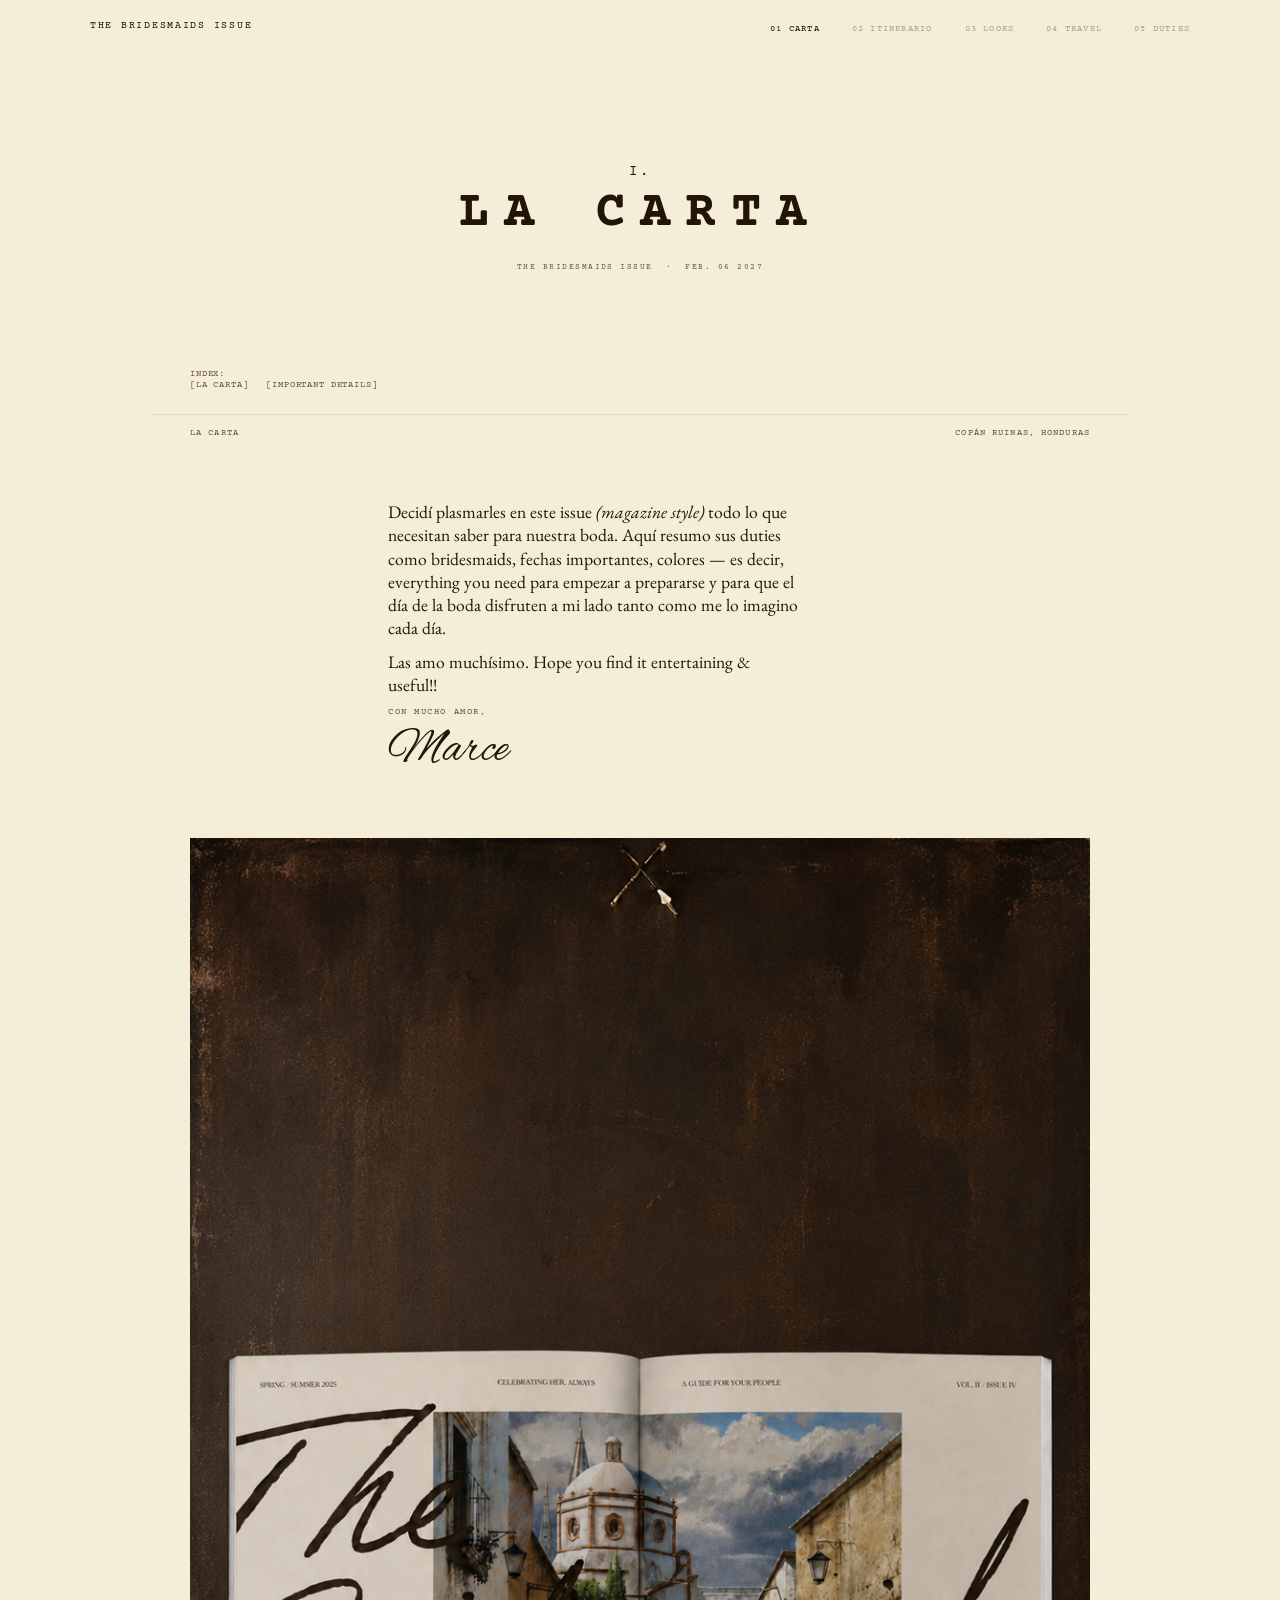
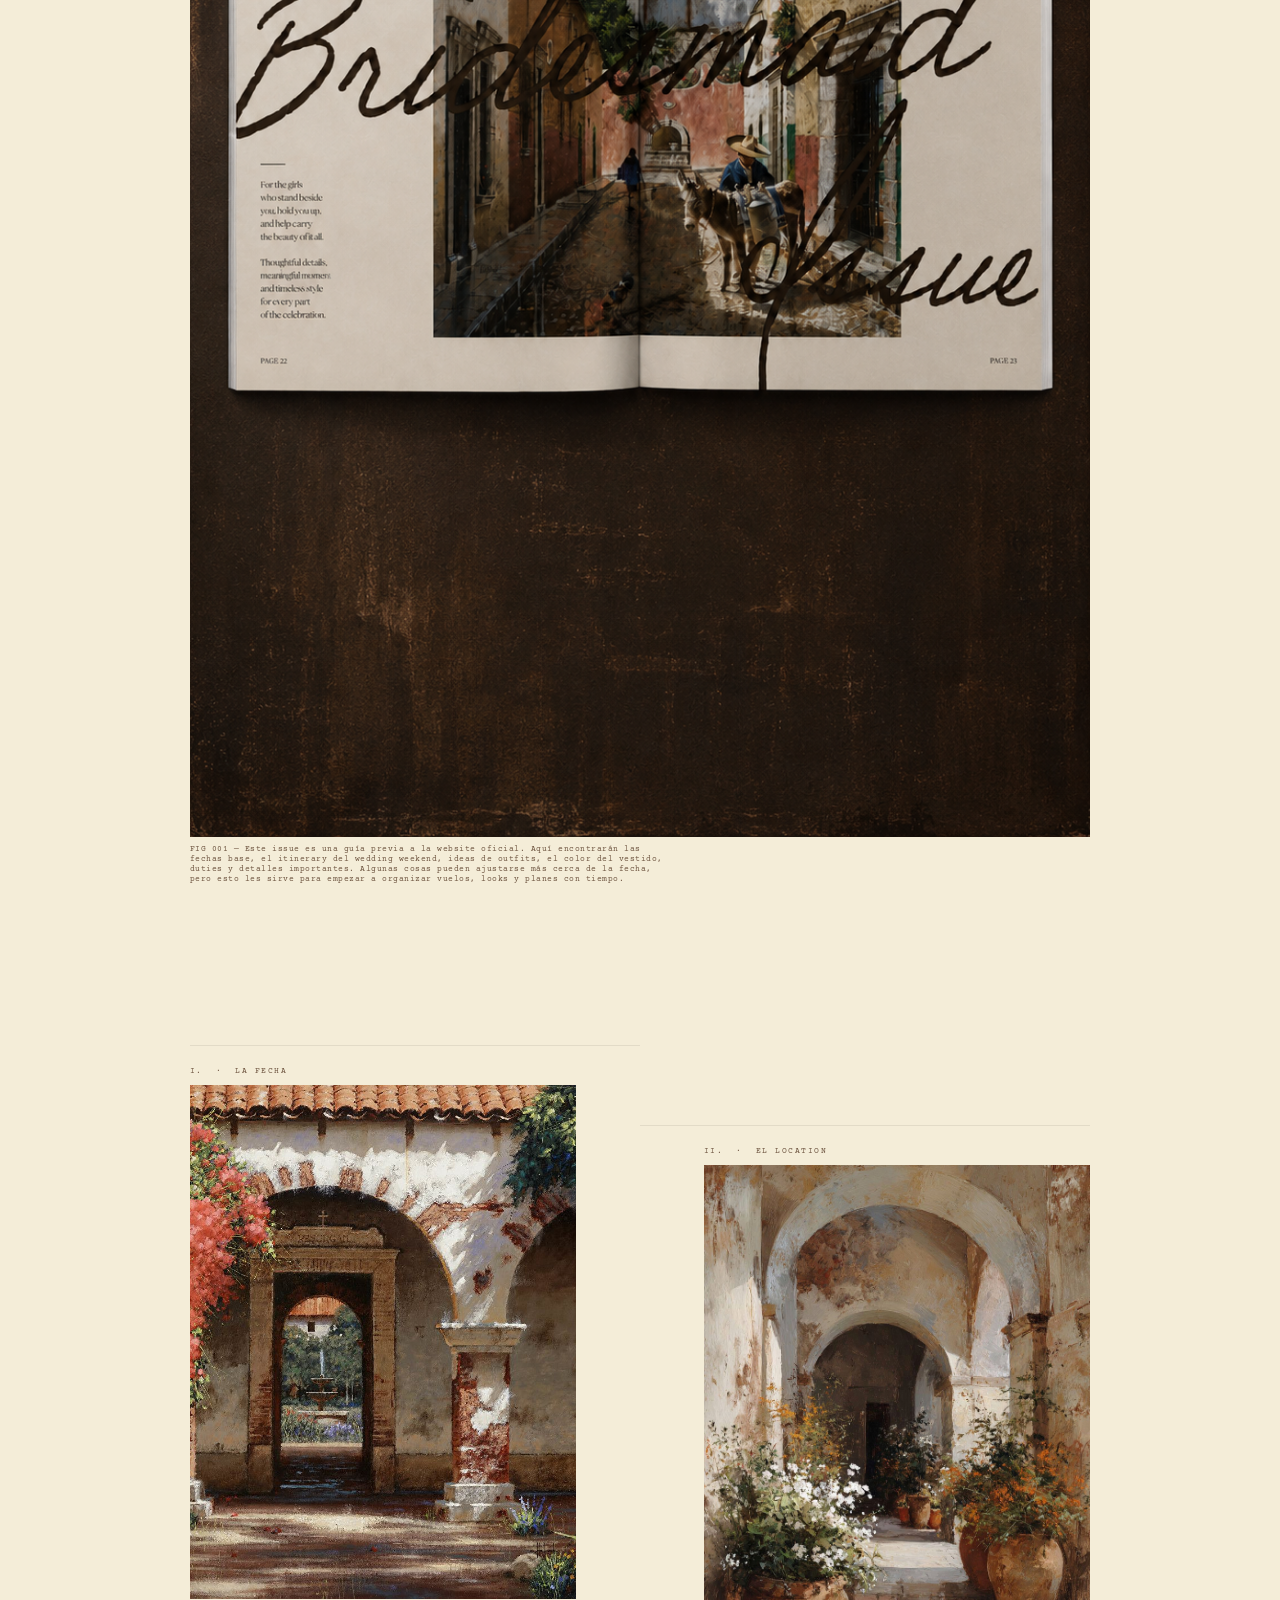
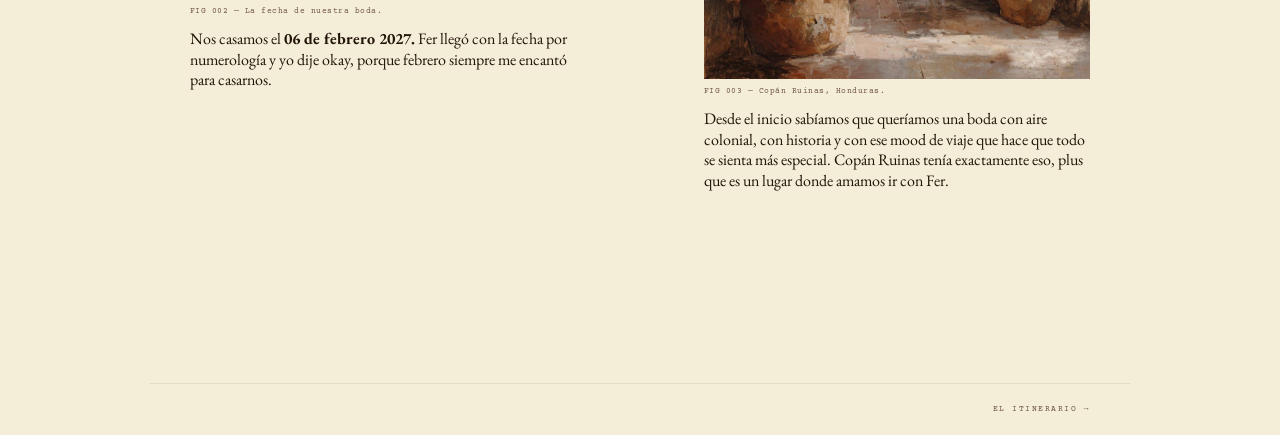
==== carta.html @ 51d091d9 "Carta archive grid: update wedding details copy More personal, Spanglish editorial tone for both ite" ====
<!DOCTYPE html>
<html lang="es">
<head>
  <meta charset="UTF-8">
  <meta name="viewport" content="width=device-width, initial-scale=1.0">
  <title>La Carta — The Bridesmaids Issue</title>
  <link rel="preconnect" href="https://fonts.googleapis.com">
  <link rel="preconnect" href="https://fonts.gstatic.com" crossorigin>
  <link href="https://fonts.googleapis.com/css2?family=EB+Garamond:ital,wght@0,400;0,500;1,400;1,500&family=Cormorant+Garamond:ital,wght@0,300;0,400;1,300;1,400&family=Alex+Brush&family=Courier+Prime:ital,wght@0,400;1,400&display=swap" rel="stylesheet">
  <link rel="stylesheet" href="styles.css">
</head>
<body>

  <nav class="nav" id="nav">
    <div class="nav-inner">
      <a href="index.html" class="nav-brand">The Bridesmaids Issue</a>
      <ul class="nav-links" role="list">
        <li><a href="carta.html" class="active">01 Carta</a></li>
        <li><a href="itinerary.html">02 Itinerario</a></li>
        <li><a href="outfits.html">03 Looks</a></li>
        <li><a href="travel.html">04 Travel</a></li>
        <li><a href="duties.html">05 Duties</a></li>
      </ul>
      <button class="nav-btn" id="navBtn" aria-label="Toggle menu" aria-expanded="false">Menu</button>
    </div>
  </nav>

  <div class="overlay" id="overlay" aria-hidden="true">
    <div class="overlay-top">
      <span class="overlay-brand">The Bridesmaids Issue</span>
      <button class="overlay-close" id="overlayClose" aria-label="Close menu">Close</button>
    </div>
    <nav class="overlay-nav" aria-label="Site navigation">
      <div class="overlay-item">
        <span class="overlay-item-num">I.</span>
        <a href="carta.html" class="overlay-link">La Carta</a>
      </div>
      <div class="overlay-item">
        <span class="overlay-item-num">II.</span>
        <a href="itinerary.html" class="overlay-link">El Itinerario</a>
      </div>
      <div class="overlay-item">
        <span class="overlay-item-num">III.</span>
        <a href="outfits.html" class="overlay-link">Los Looks</a>
      </div>
      <div class="overlay-item">
        <span class="overlay-item-num">IV.</span>
        <a href="travel.html" class="overlay-link">Travel</a>
      </div>
      <div class="overlay-item">
        <span class="overlay-item-num">V.</span>
        <a href="duties.html" class="overlay-link">Los Duties</a>
      </div>
    </nav>
    <div class="overlay-foot">
      <p>The Bridesmaids Issue &nbsp;·&nbsp; Feb. 06 2027 &nbsp;·&nbsp; Copán Ruinas, Honduras</p>
    </div>
  </div>

  <main class="page">

    <header class="ch ch-carta">
      <span class="ch-num ri">I.</span>
      <h1 class="ch-title ri d1">La Carta</h1>
      <span class="ch-sub ri d2">The Bridesmaids Issue &nbsp;·&nbsp; Feb. 06 2027</span>
    </header>

    <div class="index-block ri">
      Index:<br>
      [La Carta] &nbsp; [Important Details]
    </div>

    <div class="meta-row ri d1">
      <span>La Carta</span>
      <span>Copán Ruinas, Honduras</span>
    </div>

    <!-- Letter + signature (offset editorial) -->
    <div class="carta-letter-wrap ri d2">
      <p class="carta-letter-p">Decidí plasmarles en este issue <em>(magazine style)</em> todo lo que necesitan saber para nuestra boda. Aquí resumo sus duties como bridesmaids, fechas importantes, colores — es decir, everything you need para empezar a prepararse y para que el día de la boda disfruten a mi lado tanto como me lo imagino cada día.</p>
      <p class="carta-letter-p">Las amo muchísimo. Hope you find it entertaining &amp; useful!!</p>
      <div class="carta-sig-attached">
        <span class="sign-close">Con mucho amor,</span>
        <span class="sign-name">Marce</span>
      </div>
    </div>

    <!-- Image after signature -->
    <div class="carta-pic ri">
      <img src="images/img-001.png" alt="Callecitas de Copán Ruinas">
      <span class="fig-cap">FIG 001 — Este issue es una guía previa a la website oficial. Aquí encontrarán las fechas base, el itinerary del wedding weekend, ideas de outfits, el color del vestido, duties y detalles importantes. Algunas cosas pueden ajustarse más cerca de la fecha, pero esto les sirve para empezar a organizar vuelos, looks y planes con tiempo.</span>
    </div>

    <!-- Archive detail grid -->
    <div class="carta-archive ri" style="margin-top: 10rem; margin-bottom: 12rem;">
      <div class="carta-arch-entry">
        <span class="carta-arch-cat">I. &nbsp;·&nbsp; La Fecha</span>
        <img src="images/img-002.jpg" alt="La fecha — 06.02.2027" class="carta-arch-img">
        <span class="fig-cap" style="margin-top: 0.5rem; display: block;">FIG 002 — La fecha de nuestra boda.</span>
        <p class="carta-arch-desc">Nos casamos el <strong>06 de febrero 2027.</strong> Fer llegó con la fecha por numerología y yo dije okay, porque febrero siempre me encantó para casarnos.</p>
      </div>
      <div class="carta-arch-entry">
        <span class="carta-arch-cat">II. &nbsp;·&nbsp; El Location</span>
        <img src="images/img-003.jpg" alt="El location — Copán Ruinas, Honduras" class="carta-arch-img">
        <span class="fig-cap" style="margin-top: 0.5rem; display: block;">FIG 003 — Copán Ruinas, Honduras.</span>
        <p class="carta-arch-desc">Desde el inicio sabíamos que queríamos una boda con aire colonial, con historia y con ese mood de viaje que hace que todo se sienta más especial. Copán Ruinas tenía exactamente eso, plus que es un lugar donde amamos ir con Fer.</p>
      </div>
    </div>

  </main>

  <div class="page-turn">
    <span></span>
    <a href="itinerary.html">El Itinerario →</a>
  </div>


  <script src="main.js"></script>
</body>
</html>
---- styles.css ----
/* ===============================================================
   THE BRIDESMAIDS ISSUE
   Aesthetic reference: Field Studies Flora
   =============================================================== */

:root {
  --cream: #F4EDD8;
  --text:  #221508;
  --muted: #6E5540;
  --rule:  rgba(34, 21, 8, 0.08);

  --serif:   'EB Garamond', Georgia, serif;
  --display: 'Cormorant Garamond', Georgia, serif;
  --script:  'Alex Brush', cursive;
  --mono:    'Courier Prime', 'Courier New', monospace;

  --ease: cubic-bezier(0.25, 0.46, 0.45, 0.94);
}

*, *::before, *::after { box-sizing: border-box; margin: 0; padding: 0; }
html { scroll-behavior: smooth; -webkit-text-size-adjust: 100%; }

body {
  background: var(--cream);
  color: var(--text);
  font-family: var(--serif);
  font-size: 1rem;
  line-height: 1.3;
  overflow-x: hidden;
  animation: pgIn 0.45s ease both;
}

@keyframes pgIn { from { opacity: 0; } to { opacity: 1; } }

img { display: block; max-width: 100%; height: auto; }
a   { color: inherit; text-decoration: none; }

/* Scroll reveal */
.ri { opacity: 0; transform: translateY(8px); transition: opacity 0.9s var(--ease), transform 0.9s var(--ease); }
.ri.in { opacity: 1; transform: none; }
.ri.d1 { transition-delay: 0.1s; }
.ri.d2 { transition-delay: 0.22s; }
.ri.d3 { transition-delay: 0.36s; }

/* ===============================================================
   NAV — Field Studies Flora: brand left, MENU right
   Flat against page, same cream color, no border
   =============================================================== */
.nav {
  position: fixed;
  top: 0; left: 0; right: 0;
  z-index: 100;
  padding: 1rem 2rem;
  background: var(--cream);
}

.nav-inner {
  display: flex;
  align-items: center;
  justify-content: space-between;
  max-width: 1100px;
  margin: 0 auto;
}

.nav-brand {
  font-family: var(--mono);
  font-size: 0.6rem;
  letter-spacing: 0.18em;
  text-transform: uppercase;
  color: var(--text);
}

/* Desktop links — small mono, barely there */
.nav-links { display: none; list-style: none; gap: 2rem; }

@media (min-width: 900px) {
  .nav-links { display: flex; }
}

.nav-links a {
  font-family: var(--mono);
  font-size: 0.54rem;
  letter-spacing: 0.14em;
  text-transform: uppercase;
  color: var(--text);
  opacity: 0.35;
  transition: opacity 0.2s;
}

.nav-links a:hover,
.nav-links a.active { opacity: 1; }

/* MENU button — plain text, like Field Studies Flora */
.nav-btn {
  font-family: var(--mono);
  font-size: 0.6rem;
  letter-spacing: 0.2em;
  text-transform: uppercase;
  color: var(--text);
  background: none;
  border: none;
  cursor: pointer;
  padding: 0;
}

@media (min-width: 900px) { .nav-btn { display: none; } }

/* ── OVERLAY MENU — Field Studies Flora style: cream, left-aligned ── */
.overlay {
  position: fixed;
  inset: 0;
  background: var(--cream);
  z-index: 101;
  display: flex;
  flex-direction: column;
  opacity: 0;
  pointer-events: none;
  transition: opacity 0.28s ease;
}

.overlay.open { opacity: 1; pointer-events: all; }

/* Top bar mirrors the nav */
.overlay-top {
  display: flex;
  align-items: center;
  justify-content: space-between;
  padding: 1rem 2rem;
  flex-shrink: 0;
}

.overlay-brand {
  font-family: var(--mono);
  font-size: 0.6rem;
  letter-spacing: 0.18em;
  text-transform: uppercase;
  color: var(--text);
}

.overlay-close {
  font-family: var(--mono);
  font-size: 0.6rem;
  letter-spacing: 0.2em;
  text-transform: uppercase;
  color: var(--text);
  background: none;
  border: none;
  cursor: pointer;
  padding: 0;
}

/* Numbered nav list */
.overlay-nav {
  flex: 1;
  padding: 2rem 2.5rem;
  display: flex;
  flex-direction: column;
  justify-content: center;
  overflow-y: auto;
}

.overlay-item {
  display: flex;
  align-items: baseline;
  gap: 1.5rem;
  padding: 1.15rem 0;
  border-bottom: 1px solid var(--rule);
}

.overlay-item:first-child { border-top: 1px solid var(--rule); }

.overlay-item-num {
  font-family: var(--mono);
  font-size: 0.52rem;
  letter-spacing: 0.08em;
  color: var(--muted);
  min-width: 1.5rem;
}

.overlay-link {
  font-family: var(--mono);
  font-size: clamp(0.85rem, 3.5vw, 1.1rem);
  letter-spacing: 0.22em;
  text-transform: uppercase;
  color: var(--text);
  transition: opacity 0.2s;
}

.overlay-link:hover { opacity: 0.4; }

/* Bottom metadata */
.overlay-foot {
  padding: 1.25rem 2.5rem 2rem;
}

.overlay-foot p {
  font-family: var(--mono);
  font-size: 0.5rem;
  letter-spacing: 0.12em;
  text-transform: uppercase;
  color: var(--muted);
  opacity: 0.5;
  line-height: 1.2;
}

/* ===============================================================
   PAGE + LAYOUT CONTAINERS
   =============================================================== */
.page { padding-top: 3.25rem; }

.w     { max-width: 980px; margin: 0 auto; padding: 0 2.5rem; }
.w-mid { max-width: 820px; margin: 0 auto; padding: 0 2.5rem; }

/* ===============================================================
   CHAPTER HEADER — same Courier font as nav, just LARGE
   Like "V. / SUMMER" in Field Studies Flora
   =============================================================== */
.ch {
  text-align: center;
  padding: 7rem 2rem 6rem;
}

.ch-num {
  font-family: var(--mono);
  font-size: clamp(0.7rem, 1.4vw, 0.85rem);
  letter-spacing: 0.22em;
  color: var(--text);
  display: block;
  margin-bottom: 0.25rem;
}

.ch-title {
  font-family: var(--mono);
  font-size: clamp(1.85rem, 5vw, 3.2rem);
  letter-spacing: 0.28em;
  text-transform: uppercase;
  line-height: 1.1;
  color: var(--text);
}

.ch-sub {
  font-family: var(--mono);
  font-size: 0.52rem;
  letter-spacing: 0.18em;
  text-transform: uppercase;
  color: var(--muted);
  display: block;
  margin-top: 1.25rem;
}

/* ===============================================================
   META ROW — label left, value right — tiny mono, with top rule
   Like "MUD AND CLAYMATION    07/05/2025" in Field Studies Flora
   =============================================================== */
.meta-row {
  display: flex;
  justify-content: space-between;
  align-items: baseline;
  gap: 1rem;
  padding: 0.8rem 2.5rem;
  border-top: 1px solid var(--rule);
  max-width: 980px;
  margin: 0 auto;
  font-family: var(--mono);
  font-size: 0.54rem;
  letter-spacing: 0.13em;
  text-transform: uppercase;
  color: var(--muted);
}

/* INDEX block — like "INDEX: [article 1] [article 2]" */
.index-block {
  max-width: 980px;
  margin: 0 auto;
  padding: 0 2.5rem 1.5rem;
  font-family: var(--mono);
  font-size: 0.54rem;
  letter-spacing: 0.1em;
  text-transform: uppercase;
  color: var(--muted);
  line-height: 1.25;
}

/* ===============================================================
   FIGURE TYPES
   =============================================================== */

/* Full-bleed image (edge to edge) */
.fig-bleed img {
  width: 100%;
  max-height: 55vh;
  object-fit: cover;
}

/* Full-width within container */
.fig-full {
  max-width: 980px;
  margin: 0 auto;
  padding: 0 2.5rem;
}

.fig-full img { width: 100%; }

/* Right-offset figure — pushed to right ~55% of container */
.fig-r {
  max-width: 980px;
  margin: 4rem auto;
  padding: 0 2.5rem;
}

@media (min-width: 700px) {
  .fig-r { padding-left: 44%; }
}

.fig-r img { width: 100%; }

/* Caption for all figure types */
.fig-cap {
  font-family: var(--mono);
  font-size: 0.52rem;
  letter-spacing: 0.06em;
  color: var(--muted);
  display: block;
  margin-top: 0.5rem;
  line-height: 1.2;
}

/* ===============================================================
   ARTICLE PROSE — large EB Garamond, left-indented on desktop
   Like body paragraphs in Field Studies Flora
   =============================================================== */
.article {
  max-width: 980px;
  margin: 0 auto;
  padding: 3.5rem 2.5rem;
}

@media (min-width: 700px) {
  .article { padding-left: 22%; padding-right: 6%; }
}

.article p {
  font-size: clamp(1.05rem, 2.1vw, 1.3rem);
  line-height: 1.3;
  margin-bottom: 1rem;
}

.article p:last-child { margin-bottom: 0; }

.article em,
.article-italic p { font-style: italic; }

/* ===============================================================
   EDITORIAL TEXT BLOCKS — staggered positions, FSF composition
   art-l  left column, capped width (opens right side)
   art-m  classic ~22% indent — the main reading column
   art-r  right-pushed — secondary voice, starts at ~38%
   art-n  narrow muted note — small italic annotation
   art-pull  large feature/pull text
   =============================================================== */

.art-l, .art-m, .art-r, .art-n, .art-pull {
  padding-top: 1.75rem;
}

.art-l p, .art-m p, .art-r p, .art-n p, .art-pull p { margin: 0; }

.art-l p {
  max-width: 500px;
  font-size: clamp(1rem, 2vw, 1.2rem);
  line-height: 1.3;
}

@media (min-width: 700px) { .art-m { padding-left: 22%; } }
.art-m p {
  font-size: clamp(1.05rem, 2.1vw, 1.25rem);
  line-height: 1.3;
}

@media (min-width: 700px) { .art-r { padding-left: 38%; } }
.art-r p {
  font-size: clamp(0.94rem, 1.8vw, 1.1rem);
  line-height: 1.28;
}

@media (min-width: 700px) { .art-n { padding-left: 22%; } }
.art-n p {
  max-width: 380px;
  font-size: 0.84rem;
  line-height: 1.25;
  color: var(--muted);
  font-style: italic;
}

@media (min-width: 700px) { .art-pull { padding-right: 10%; } }
.art-pull p {
  font-size: clamp(1.25rem, 3.5vw, 1.9rem);
  line-height: 1.22;
  font-style: italic;
}

/* Wrapper for editorial blocks used outside .out-section */
.page-text {
  max-width: 980px;
  margin: 0 auto;
  padding: 0 2.5rem;
}

/* ===============================================================
   PAGE-TURN (bottom navigation)
   =============================================================== */
.page-turn {
  display: flex;
  justify-content: space-between;
  align-items: center;
  max-width: 980px;
  margin: 5rem auto 0;
  padding: 1.25rem 2.5rem;
  border-top: 1px solid var(--rule);
}

.page-turn a {
  font-family: var(--mono);
  font-size: 0.52rem;
  letter-spacing: 0.18em;
  text-transform: uppercase;
  color: var(--muted);
  transition: opacity 0.2s;
}

.page-turn a:hover { opacity: 0.5; }

/* ===============================================================
   FOOTER — minimal, just metadata
   =============================================================== */
.foot {
  padding: 2rem 2.5rem 3rem;
  text-align: center;
}

.foot p {
  font-family: var(--mono);
  font-size: 0.52rem;
  letter-spacing: 0.16em;
  text-transform: uppercase;
  color: var(--muted);
  opacity: 0.5;
  line-height: 2.2;
}

/* ===============================================================
   LA CARTA PAGE
   =============================================================== */

/* Two-col: sticky image left + letter text right */
.carta {
  display: grid;
  grid-template-columns: 1fr;
  gap: 3rem;
  max-width: 980px;
  margin: 0 auto;
  padding: 1rem 2.5rem 5rem;
}

@media (min-width: 720px) {
  .carta {
    grid-template-columns: 1fr 1.15fr;
    gap: 5rem;
    align-items: start;
    padding: 1rem 3rem 6rem;
  }
}

.carta-img { max-width: 360px; }

@media (min-width: 720px) {
  .carta-img { max-width: 100%; position: sticky; top: 4.5rem; }
}

.mag-spread {
  width: 100%;
  box-shadow: 0 2px 16px rgba(34,21,8,0.06), 0 10px 38px rgba(34,21,8,0.05);
  transform: rotate(-1.5deg);
}

.carta-text { }

.carta-text p {
  font-size: clamp(1rem, 2vw, 1.15rem);
  line-height: 1.3;
  margin-bottom: 0.8rem;
}

.carta-sign {
  margin-top: 2.5rem;
  padding-top: 1.5rem;
  border-top: 1px solid var(--rule);
}

.sign-close {
  font-family: var(--mono);
  font-size: 0.54rem;
  letter-spacing: 0.18em;
  text-transform: uppercase;
  color: var(--muted);
  display: block;
  margin-bottom: 0.1rem;
}

.sign-name {
  font-family: var(--script);
  font-size: 3rem;
  color: var(--text);
  line-height: 1;
  display: block;
  margin-top: 0.5rem;
}

.carta-note {
  margin-top: 1.75rem;
  font-size: 0.88rem;
  font-style: italic;
  color: var(--muted);
  line-height: 1.22;
}

/* ── Carta: tall full-height intro (FSF style) ── */
.ch-carta {
  min-height: 74vh;
  padding: 4rem 2rem 3rem;
  display: flex;
  flex-direction: column;
  align-items: center;
  justify-content: center;
}

.ch-carta .ch-title {
  font-size: clamp(2.625rem, 8vw, 3.25rem);
}

/* ── Carta: offset letter paragraph + attached signature ── */
.carta-letter-wrap {
  max-width: 980px;
  margin: 3rem auto 0;
  padding: 0 2.5rem;
}

.carta-letter-p {
  margin-left: 28vw;
  margin-right: 14vw;
  width: 44vw;
  max-width: 220px;
  box-sizing: border-box;
  font-size: clamp(0.95rem, 2vw, 1.1rem);
  line-height: 1.32;
  margin-bottom: 0.65rem;
}

.carta-sig-attached {
  margin-top: 10px;
  margin-left: 28vw;
}

@media (min-width: 680px) {
  .ch-carta {
    min-height: 0;
    padding: 7rem 2rem 6rem;
  }
  .ch-carta .ch-title {
    font-size: clamp(1.85rem, 5vw, 3.2rem);
  }
  .carta-letter-p {
    margin-left: 22%;
    width: auto;
    max-width: 46%;
  }
  .carta-sig-attached {
    margin-left: 22%;
  }
}

/* ── Carta: image after signature ── */
.carta-pic {
  max-width: 980px;
  margin: 4rem auto 0;
  padding: 0 2.5rem;
}

.carta-pic img { width: 100%; display: block; }

.carta-pic .fig-cap { max-width: 480px; }

/* ── Carta: archive detail grid ── */
.carta-archive {
  max-width: 980px;
  margin-left: auto;
  margin-right: auto;
  padding: 0 1.25rem;
  display: grid;
  grid-template-columns: 1fr 1fr;
  gap: 0;
  align-items: start;
}

.carta-arch-entry:nth-child(odd)  { padding-right: 0.75rem; }
.carta-arch-entry:nth-child(even) { padding-left: 0.75rem; margin-top: 3.5rem; }

@media (min-width: 680px) {
  .carta-archive { padding: 0 2.5rem; }
  .carta-arch-entry:nth-child(odd)  { padding-right: 4rem; }
  .carta-arch-entry:nth-child(even) { padding-left: 4rem; margin-top: 5rem; }
}

.carta-arch-entry {
  padding-top: 1.25rem;
  border-top: 1px solid var(--rule);
}

.carta-arch-cat {
  font-family: var(--mono);
  font-size: 0.52rem;
  letter-spacing: 0.18em;
  text-transform: uppercase;
  color: var(--muted);
  display: block;
  margin-bottom: 0.5rem;
}

.carta-arch-img {
  width: 100%;
  aspect-ratio: 3/4;
  object-fit: cover;
  display: block;
}

.carta-arch-desc {
  font-size: clamp(0.9rem, 1.6vw, 1rem);
  line-height: 1.28;
  margin-top: 0.75rem;
}

/* Important Details section */
.details {
  max-width: 980px;
  margin: 0 auto;
  padding: 0 2.5rem 6rem;
}

.details-grid {
  display: grid;
  grid-template-columns: 1fr 1fr;
  gap: 1rem;
  margin-top: 2rem;
}

@media (max-width: 480px) {
  .details-grid { grid-template-columns: 1fr; gap: 3rem; }
}

.detail-img {
  width: 100%;
  aspect-ratio: 3/4;
  object-fit: cover;
}

.detail-cap {
  font-size: 0.92rem;
  line-height: 1.28;
  margin-top: 0.65rem;
}

.details-note {
  font-size: 0.88rem;
  font-style: italic;
  color: var(--muted);
  margin-top: 2.5rem;
  padding-top: 1.75rem;
  border-top: 1px solid var(--rule);
  max-width: 520px;
}

/* ===============================================================
   ITINERARY PAGE — archive grid
   =============================================================== */

.it-intro {
  max-width: 980px;
  margin: 3rem auto 0;
  padding: 0 2.5rem;
}

.it-intro p {
  max-width: 52vw;
  font-size: clamp(1rem, 2vw, 1.2rem);
  line-height: 1.28;
}

.it-grid {
  max-width: 980px;
  margin: 8rem auto 0;
  padding: 0 1.25rem;
  display: grid;
  grid-template-columns: 1fr 1fr;
  gap: 0;
  align-items: start;
}

/* Mobile: compact column gap */
.it-entry:nth-child(odd)  { padding-right: 0.75rem; }
.it-entry:nth-child(even) { padding-left: 0.75rem; margin-top: 3.5rem; }

@media (min-width: 680px) {
  .it-grid { padding: 0 2.5rem; }
  .it-entry:nth-child(odd)  { padding-right: 4rem; }
  .it-entry:nth-child(even) { padding-left: 4rem; margin-top: 5rem; }
}

.it-entry {
  padding-top: 1.25rem;
  border-top: 1px solid var(--rule);
}

.it-entry-cat {
  font-family: var(--mono);
  font-size: 0.52rem;
  letter-spacing: 0.18em;
  text-transform: uppercase;
  color: var(--muted);
  display: block;
  margin-bottom: 0.5rem;
}

.it-entry-name {
  font-family: var(--display);
  font-style: italic;
  font-weight: 300;
  font-size: clamp(1.5rem, 4vw, 2.5rem);
  line-height: 1.0;
  margin-bottom: 0.3rem;
}

.it-entry-when {
  font-family: var(--mono);
  font-size: 0.52rem;
  letter-spacing: 0.14em;
  text-transform: uppercase;
  color: var(--muted);
  display: block;
  margin-bottom: 1rem;
}

.it-entry-img {
  width: 100%;
  aspect-ratio: 4/3;
  object-fit: cover;
  display: block;
}

.it-entry-desc {
  font-size: clamp(0.9rem, 1.6vw, 1rem);
  line-height: 1.28;
  margin-top: 0.75rem;
}

/* ===============================================================
   OUTFITS PAGE
   =============================================================== */
.out-hero {
  display: block;
  width: 100%;
  height: 60vh;
  min-height: 280px;
  object-fit: cover;
  object-position: center 22%;
}

.out-intro {
  max-width: 980px;
  margin: 0 auto;
  padding: 2rem 2.5rem 2.5rem;
  border-bottom: 1px solid var(--rule);
}

.out-intro-title {
  font-family: var(--display);
  font-style: italic;
  font-weight: 300;
  font-size: clamp(1.75rem, 5vw, 3rem);
  line-height: 1.0;
  margin-bottom: 0.5rem;
}

.out-intro p {
  font-size: 0.92rem;
  color: var(--muted);
  max-width: 460px;
  line-height: 1.28;
}

.out-section {
  max-width: 980px;
  margin: 0 auto;
  padding: 3.5rem 2.5rem;
  border-bottom: 1px solid var(--rule);
}

.out-section:last-of-type { border-bottom: none; }

.out-num {
  font-family: var(--mono);
  font-size: 0.52rem;
  letter-spacing: 0.32em;
  text-transform: uppercase;
  color: var(--muted);
  display: block;
  margin-bottom: 0.2rem;
}

.out-name {
  font-family: var(--display);
  font-style: italic;
  font-weight: 300;
  font-size: clamp(1.6rem, 5vw, 3rem);
  line-height: 1.0;
  margin-bottom: 0.2rem;
}

.out-when {
  font-family: var(--mono);
  font-size: 0.52rem;
  letter-spacing: 0.18em;
  text-transform: uppercase;
  color: var(--muted);
  display: block;
  margin-bottom: 1.75rem;
}

.duo {
  display: grid;
  grid-template-columns: 1fr 1fr;
  gap: 0.5rem;
  margin-bottom: 1.5rem;
}

.duo img {
  width: 100%;
  aspect-ratio: 3/4;
  object-fit: cover;
}

.trio {
  display: grid;
  grid-template-columns: 1.2fr 1fr;
  gap: 0.5rem;
  margin-bottom: 1.5rem;
}

.trio-main {
  width: 100%;
  aspect-ratio: 2/3;
  object-fit: cover;
  object-position: top;
}

.trio-side { display: flex; flex-direction: column; gap: 0.5rem; }

.trio-side img {
  width: 100%;
  flex: 1;
  aspect-ratio: 3/4;
  object-fit: cover;
  object-position: top;
}


.dress-split {
  display: grid;
  grid-template-columns: 1fr;
  gap: 2rem;
  margin-bottom: 1.5rem;
  align-items: center;
}

@media (min-width: 500px) {
  .dress-split { grid-template-columns: 1fr 1.2fr; }
}

.dress-fabric {
  width: 100%;
  aspect-ratio: 2/3;
  object-fit: cover;
}

.dress-eyebrow {
  font-family: var(--mono);
  font-size: 0.52rem;
  letter-spacing: 0.3em;
  text-transform: uppercase;
  color: var(--muted);
  display: block;
  margin-bottom: 0.4rem;
}

.dress-name {
  font-family: var(--script);
  font-size: clamp(2.5rem, 7vw, 4rem);
  color: var(--text);
  line-height: 0.95;
  display: block;
  margin-bottom: 1rem;
}

.dress-info p { font-size: 0.92rem; line-height: 1.28; margin-bottom: 0.35rem; }

.dress-grid {
  display: grid;
  grid-template-columns: repeat(3, 1fr);
  gap: 0.5rem;
  margin-bottom: 1.5rem;
}

.dress-grid img {
  width: 100%;
  aspect-ratio: 2/3;
  object-fit: cover;
  object-position: top;
}

/* ===============================================================
   TRAVEL PAGE
   =============================================================== */
.tr-grid {
  display: grid;
  grid-template-columns: 1fr;
  max-width: 980px;
  margin: 4rem auto 0;
  padding: 0 2.5rem;
  gap: 3.5rem;
}

@media (min-width: 700px) {
  .tr-grid {
    grid-template-columns: 1fr 1fr;
    gap: 0;
    padding: 0 3rem;
  }

  .tr-col + .tr-col {
    padding-left: 3.5rem;
    border-left: 1px solid var(--rule);
  }
}

.tr-col-title {
  font-family: var(--display);
  font-style: italic;
  font-weight: 300;
  font-size: clamp(1.1rem, 3vw, 1.6rem);
  margin-bottom: 1.75rem;
  padding-bottom: 0.75rem;
  border-bottom: 1px solid var(--rule);
}

.tr-mod { margin-bottom: 1.75rem; }

.tr-mod-lbl {
  font-family: var(--mono);
  font-size: 0.52rem;
  letter-spacing: 0.24em;
  text-transform: uppercase;
  color: var(--muted);
  display: block;
  margin-bottom: 0.4rem;
}

.tr-mod p { font-size: 0.92rem; line-height: 1.28; margin-bottom: 0.3rem; }
.tr-em    { font-style: italic !important; }

.routes { margin-top: 0.5rem; }

.route-row {
  display: flex;
  justify-content: space-between;
  align-items: center;
  padding: 0.4rem 0;
  border-bottom: 1px solid var(--rule);
  font-family: var(--mono);
  font-size: 0.54rem;
  letter-spacing: 0.08em;
}

.route-airline { color: var(--muted); font-size: 0.5rem; }

.hotel-name {
  font-family: var(--display);
  font-style: italic;
  font-size: 1rem;
  line-height: 1.2;
  display: block;
}

.tr-note {
  max-width: 980px;
  margin: 3.5rem auto 0;
  padding: 1.75rem 2.5rem 5rem;
  font-size: 0.85rem;
  font-style: italic;
  color: var(--muted);
  border-top: 1px solid var(--rule);
}

/* ===============================================================
   DUTIES PAGE
   =============================================================== */

.duties-closing {
  max-width: 820px;
  margin: 0 auto;
  padding: 3.5rem 2.5rem 5rem;
  border-top: 1px solid var(--rule);
  display: grid;
  grid-template-columns: 1fr;
  gap: 2rem;
}

@media (min-width: 540px) {
  .duties-closing {
    grid-template-columns: auto 1fr;
    gap: 3.5rem;
    align-items: start;
    text-align: left;
  }
}

.closing-img { max-width: 200px; width: 100%; }

.closing-words p { font-size: 0.92rem; line-height: 1.28; margin-bottom: 0.65rem; }
.closing-love { font-style: italic; }

.closing-sig {
  font-family: var(--script);
  font-size: 2.75rem;
  color: var(--text);
  display: block;
  line-height: 1;
  margin-top: 0.2rem;
}

/* ===============================================================
   COVER PAGE
   Full-screen image, transparent nav, cream text — Field Studies Flora
   =============================================================== */
.cover-wrap {
  position: relative;
  width: 100%;
  height: 100svh;
  min-height: 580px;
  overflow: hidden;
}

/* Lower-left caption over cover image */
.cover-meta {
  position: absolute;
  bottom: 2.5rem;
  left: 2.25rem;
  font-family: var(--mono);
  font-size: 0.55rem;
  letter-spacing: 0.16em;
  text-transform: uppercase;
  color: rgba(243, 238, 224, 0.72);
  line-height: 1.5;
  pointer-events: none;
}

.cover-img {
  width: 100%;
  height: 100%;
  object-fit: cover;
  object-position: center top;
}

/* Nav variant for cover — transparent bg, cream text */
.nav.nav-cover {
  background: transparent;
  border: none;
}

.nav.nav-cover .nav-brand,
.nav.nav-cover .nav-btn {
  color: rgba(243, 238, 224, 0.88);
}

/* Always show MENU on cover, hide desktop links */
.nav.nav-cover .nav-links { display: none !important; }
.nav.nav-cover .nav-btn   { display: block !important; }

/* ===============================================================
   UTILITIES
   =============================================================== */
@media (max-width: 360px) { body { font-size: 0.93rem; } }

/* Mobile editorial reading column
   Container padding reduced so max-width can breathe on the right */
@media (max-width: 679px) {
  .it-intro  { padding-inline: 1.25rem; }
  .page-text { padding-inline: 1.25rem; }
  .article   { padding-inline: 1.25rem; }

  .art-l p,
  .art-m p,
  .article p { max-width: 80vw; }

  /* Index block: shrink font + letter-spacing so it fits on one line */
  .index-block {
    padding-inline: 1.25rem;
    font-size: 0.46rem;
    letter-spacing: 0.03em;
    white-space: nowrap;
    overflow: hidden;
  }
}
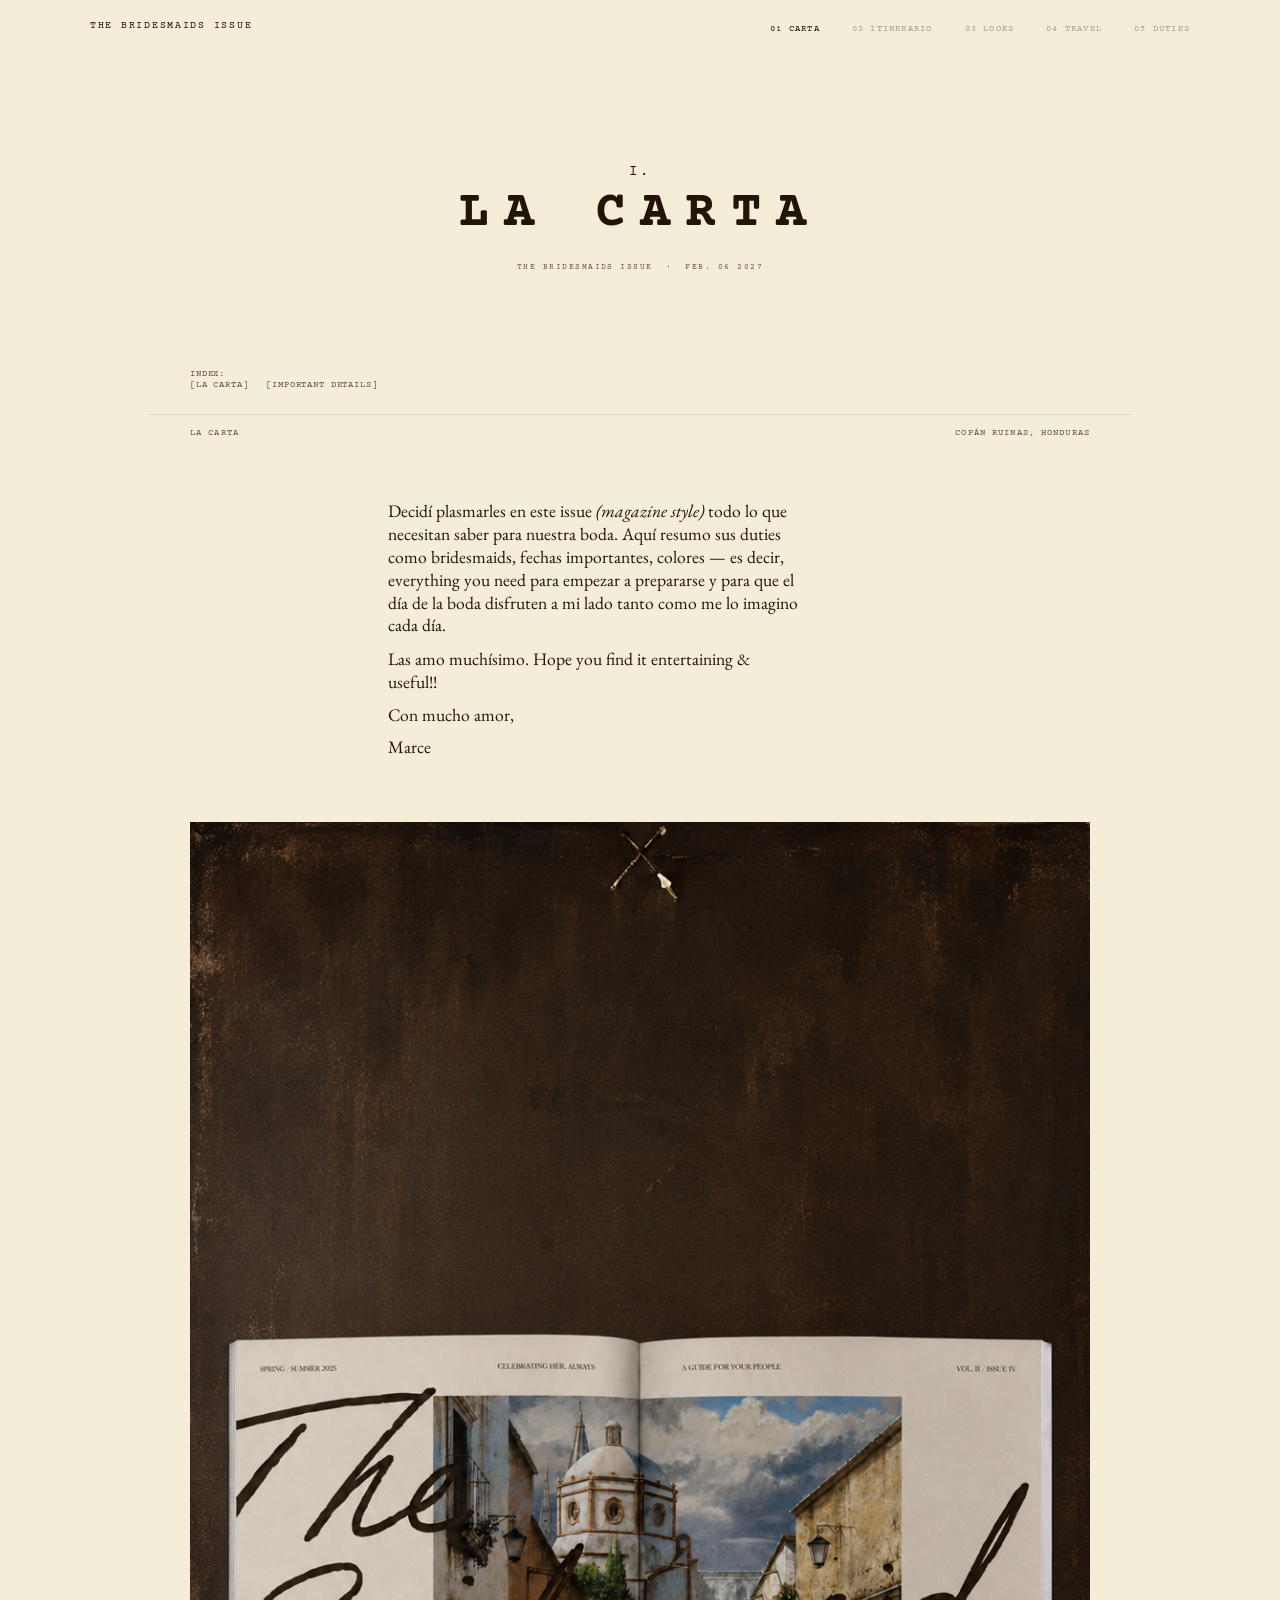
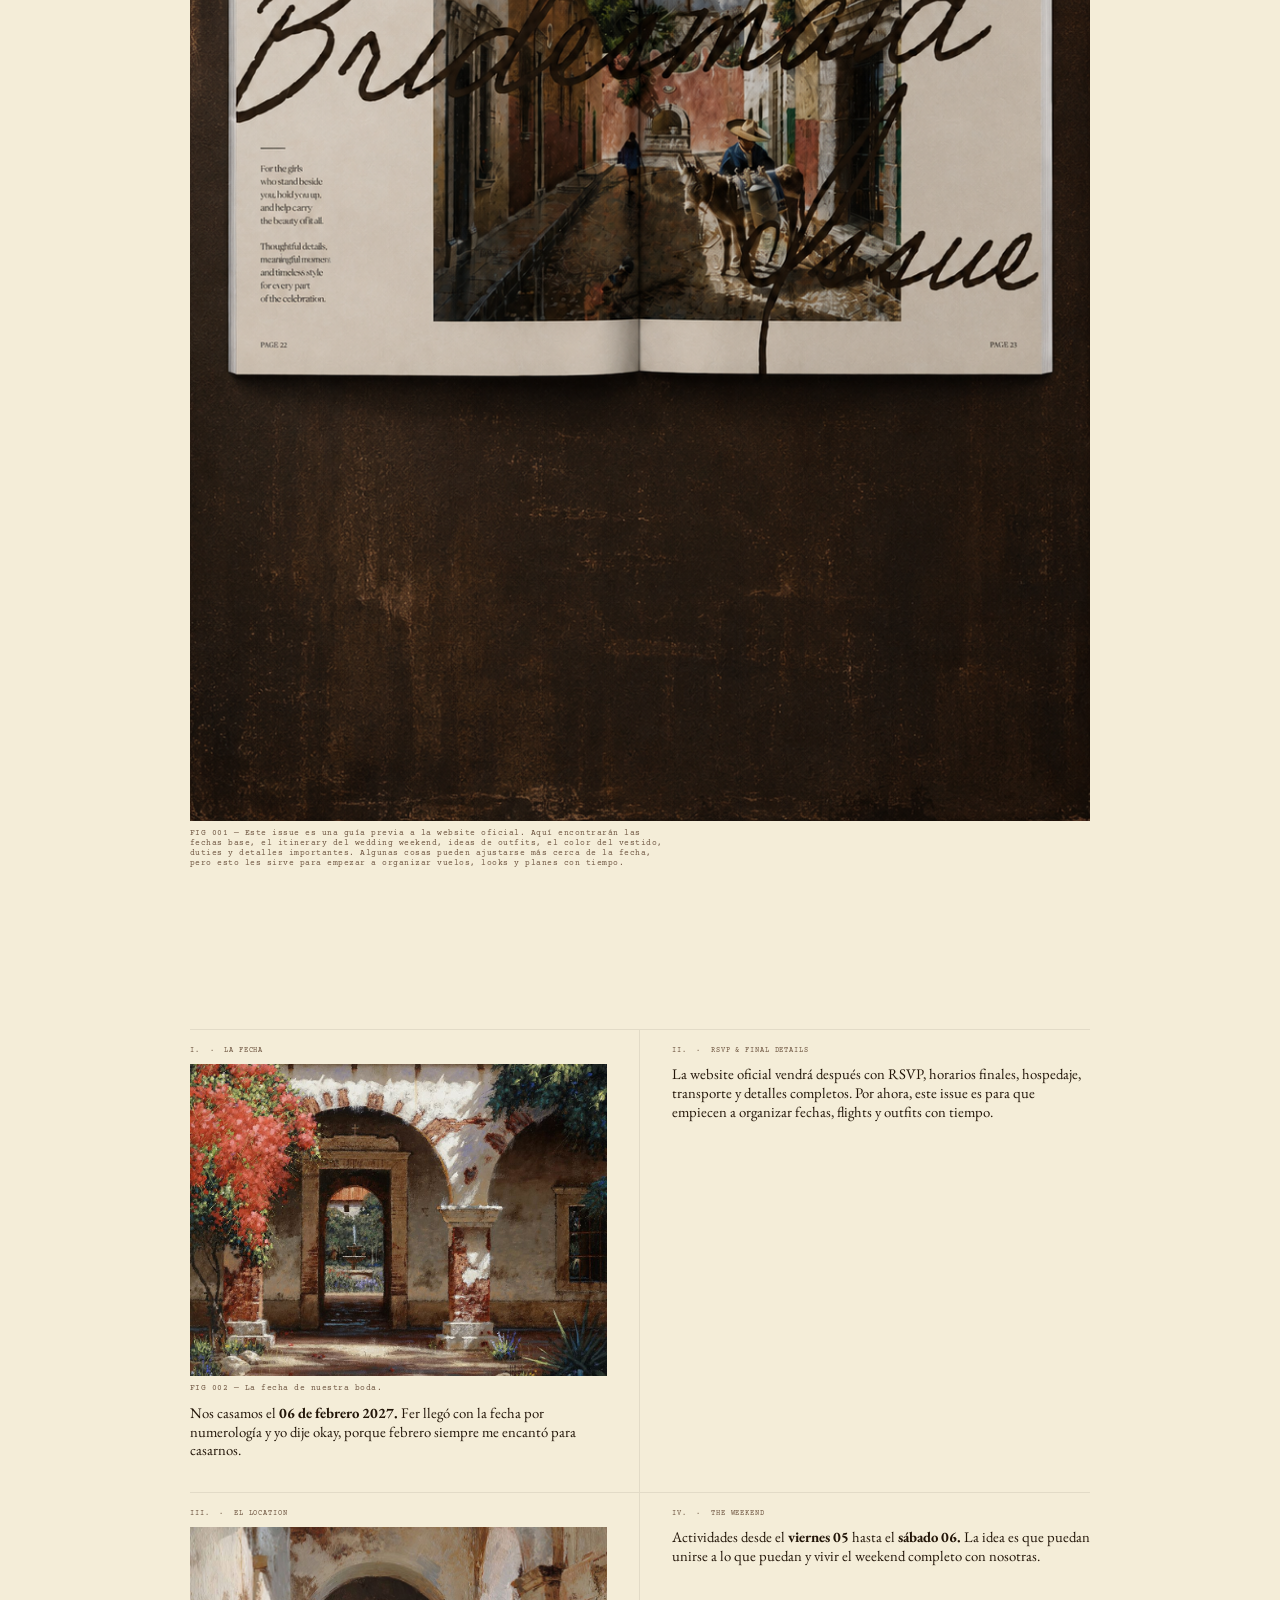
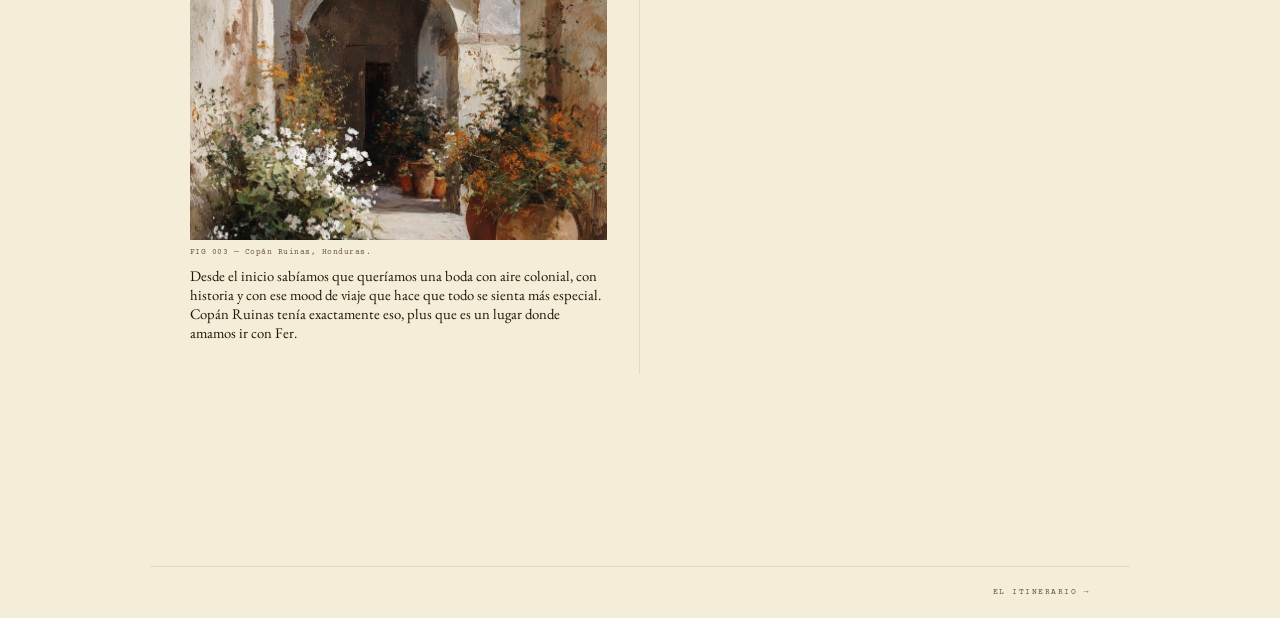
==== commit a6e9d4d9: "Archive grids: FSF 'continued reading' style for Carta + Itinerary - New shared .arch-grid / .arch-e" ====
--- a/carta.html
+++ b/carta.html
@@ -92,19 +92,32 @@
     </div>
 
     <!-- Archive detail grid -->
-    <div class="carta-archive ri" style="margin-top: 10rem; margin-bottom: 12rem;">
-      <div class="carta-arch-entry">
-        <span class="carta-arch-cat">I. &nbsp;·&nbsp; La Fecha</span>
-        <img src="images/img-002.jpg" alt="La fecha — 06.02.2027" class="carta-arch-img">
+    <div class="arch-grid" style="margin-top: 10rem; margin-bottom: 12rem;">
+
+      <div class="arch-entry ri">
+        <span class="arch-label">I. &nbsp;·&nbsp; La Fecha</span>
+        <img src="images/img-002.jpg" alt="La fecha — 06.02.2027" class="arch-img">
         <span class="fig-cap" style="margin-top: 0.5rem; display: block;">FIG 002 — La fecha de nuestra boda.</span>
-        <p class="carta-arch-desc">Nos casamos el <strong>06 de febrero 2027.</strong> Fer llegó con la fecha por numerología y yo dije okay, porque febrero siempre me encantó para casarnos.</p>
+        <p class="arch-desc">Nos casamos el <strong>06 de febrero 2027.</strong> Fer llegó con la fecha por numerología y yo dije okay, porque febrero siempre me encantó para casarnos.</p>
       </div>
-      <div class="carta-arch-entry">
-        <span class="carta-arch-cat">II. &nbsp;·&nbsp; El Location</span>
-        <img src="images/img-003.jpg" alt="El location — Copán Ruinas, Honduras" class="carta-arch-img">
+
+      <div class="arch-entry ri d1">
+        <span class="arch-label">II. &nbsp;·&nbsp; RSVP &amp; Final Details</span>
+        <p class="arch-desc">La website oficial vendrá después con RSVP, horarios finales, hospedaje, transporte y detalles completos. Por ahora, este issue es para que empiecen a organizar fechas, flights y outfits con tiempo.</p>
+      </div>
+
+      <div class="arch-entry ri">
+        <span class="arch-label">III. &nbsp;·&nbsp; El Location</span>
+        <img src="images/img-003.jpg" alt="El location — Copán Ruinas, Honduras" class="arch-img">
         <span class="fig-cap" style="margin-top: 0.5rem; display: block;">FIG 003 — Copán Ruinas, Honduras.</span>
-        <p class="carta-arch-desc">Desde el inicio sabíamos que queríamos una boda con aire colonial, con historia y con ese mood de viaje que hace que todo se sienta más especial. Copán Ruinas tenía exactamente eso, plus que es un lugar donde amamos ir con Fer.</p>
+        <p class="arch-desc">Desde el inicio sabíamos que queríamos una boda con aire colonial, con historia y con ese mood de viaje que hace que todo se sienta más especial. Copán Ruinas tenía exactamente eso, plus que es un lugar donde amamos ir con Fer.</p>
       </div>
+
+      <div class="arch-entry ri d1">
+        <span class="arch-label">IV. &nbsp;·&nbsp; The Weekend</span>
+        <p class="arch-desc">Actividades desde el <strong>viernes 05</strong> hasta el <strong>sábado 06.</strong> La idea es que puedan unirse a lo que puedan y vivir el weekend completo con nosotras.</p>
+      </div>
+
     </div>
 
   </main>
--- a/styles.css
+++ b/styles.css
@@ -498,20 +498,18 @@
 }
 
 .sign-close {
-  font-family: var(--mono);
-  font-size: 0.54rem;
-  letter-spacing: 0.18em;
-  text-transform: uppercase;
-  color: var(--muted);
+  font-family: var(--serif);
+  font-size: clamp(0.95rem, 2vw, 1.1rem);
+  color: var(--text);
   display: block;
   margin-bottom: 0.1rem;
 }
 
 .sign-name {
-  font-family: var(--script);
-  font-size: 3rem;
-  color: var(--text);
-  line-height: 1;
+  font-family: var(--serif);
+  font-size: clamp(0.95rem, 2vw, 1.1rem);
+  color: var(--text);
+  line-height: 1.32;
   display: block;
   margin-top: 0.5rem;
 }
@@ -534,9 +532,6 @@
   justify-content: center;
 }
 
-.ch-carta .ch-title {
-  font-size: clamp(2.625rem, 8vw, 3.25rem);
-}
 
 /* ── Carta: offset letter paragraph + attached signature ── */
 .carta-letter-wrap {
@@ -546,28 +541,24 @@
 }
 
 .carta-letter-p {
-  margin-left: 28vw;
-  margin-right: 14vw;
-  width: 44vw;
-  max-width: 220px;
+  margin-left: 36vw;
+  width: 50vw;
+  max-width: 230px;
   box-sizing: border-box;
   font-size: clamp(0.95rem, 2vw, 1.1rem);
-  line-height: 1.32;
+  line-height: 1.3;
   margin-bottom: 0.65rem;
 }
 
 .carta-sig-attached {
   margin-top: 10px;
-  margin-left: 28vw;
+  margin-left: 36vw;
 }
 
 @media (min-width: 680px) {
   .ch-carta {
     min-height: 0;
     padding: 7rem 2rem 6rem;
-  }
-  .ch-carta .ch-title {
-    font-size: clamp(1.85rem, 5vw, 3.2rem);
   }
   .carta-letter-p {
     margin-left: 22%;
@@ -639,6 +630,74 @@
   margin-top: 0.75rem;
 }
 
+/* ── Shared FSF "continued reading" archive grid ── */
+.arch-grid {
+  max-width: 980px;
+  margin: 0 auto;
+  padding: 0 1.5rem;
+  display: grid;
+  grid-template-columns: 1fr 1fr;
+  gap: 0;
+  align-items: start;
+}
+
+@media (min-width: 680px) {
+  .arch-grid { padding: 0 2.5rem; }
+}
+
+.arch-entry {
+  padding: 1rem 0 2rem;
+  border-top: 1px solid var(--rule);
+}
+
+.arch-entry:nth-child(odd) {
+  padding-right: 1rem;
+  border-right: 1px solid var(--rule);
+}
+
+.arch-entry:nth-child(even) {
+  padding-left: 1rem;
+}
+
+@media (min-width: 680px) {
+  .arch-entry:nth-child(odd)  { padding-right: 2rem; }
+  .arch-entry:nth-child(even) { padding-left: 2rem; }
+}
+
+.arch-label {
+  font-family: var(--mono);
+  font-size: 0.46rem;
+  letter-spacing: 0.12em;
+  text-transform: uppercase;
+  color: var(--muted);
+  display: block;
+  margin-bottom: 0.5rem;
+}
+
+.arch-when {
+  font-family: var(--mono);
+  font-size: 0.44rem;
+  letter-spacing: 0.1em;
+  text-transform: uppercase;
+  color: var(--muted);
+  display: block;
+  margin-bottom: 0.6rem;
+}
+
+.arch-img {
+  width: 100%;
+  aspect-ratio: 4/3;
+  object-fit: cover;
+  object-position: center;
+  display: block;
+}
+
+.arch-desc {
+  font-size: clamp(0.82rem, 1.5vw, 0.92rem);
+  line-height: 1.28;
+  margin-top: 0.6rem;
+}
+
 /* Important Details section */
 .details {
   max-width: 980px;
@@ -1105,6 +1164,14 @@
   .it-intro  { padding-inline: 1.25rem; }
   .page-text { padding-inline: 1.25rem; }
   .article   { padding-inline: 1.25rem; }
+  .carta-letter-wrap { padding-inline: 0; }
+
+  .it-intro p {
+    margin-left: 24px;
+    width: 66vw;
+    max-width: 260px;
+    line-height: 1.3;
+  }
 
   .art-l p,
   .art-m p,
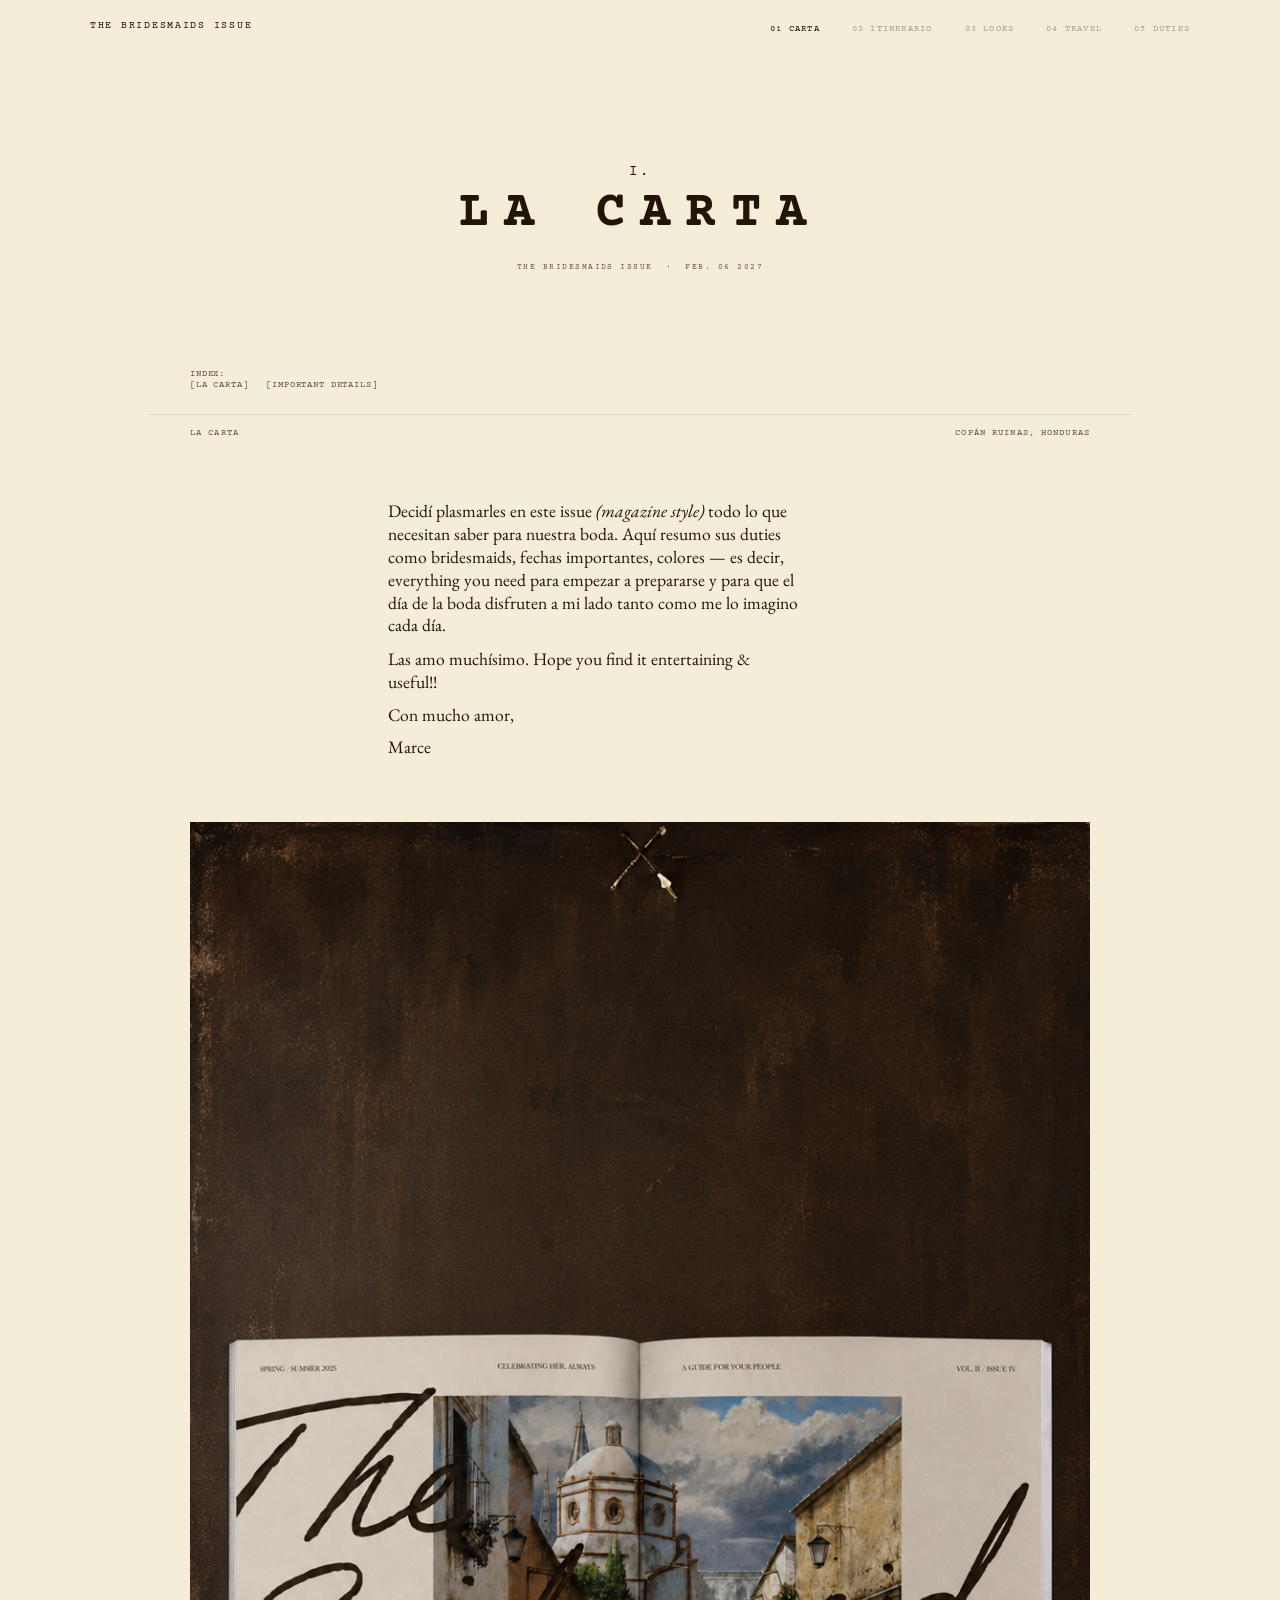
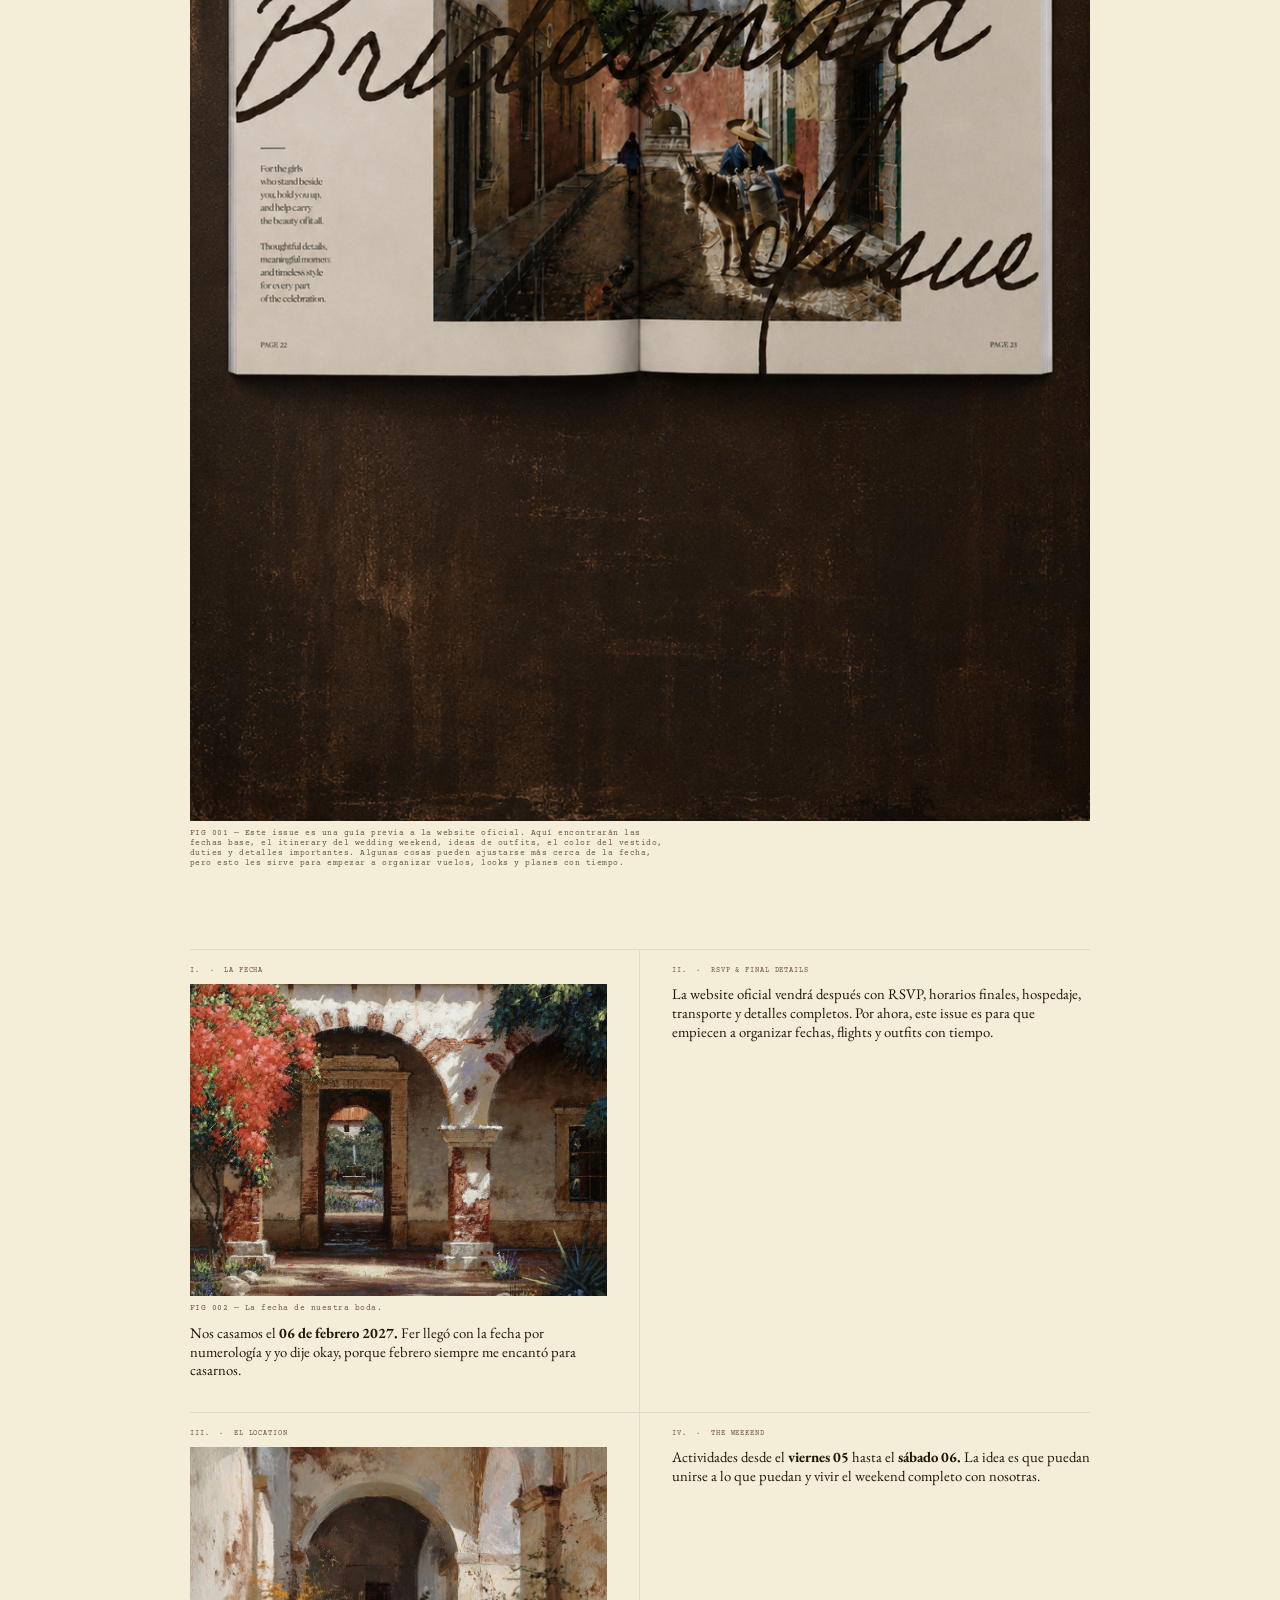
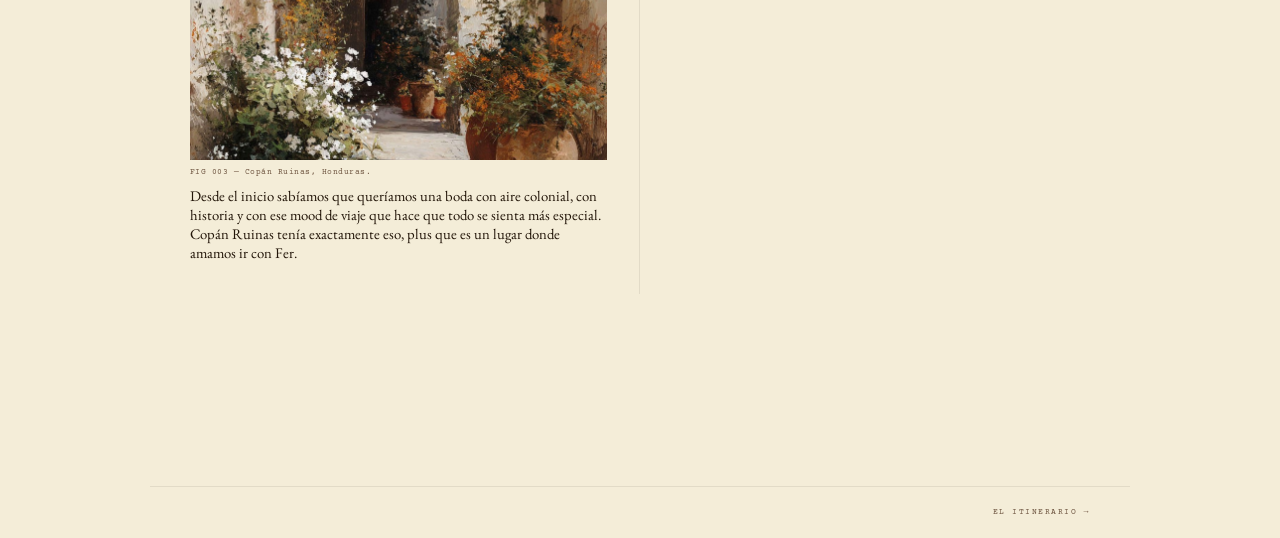
==== commit 93e424ca: "Carta: reduce space between image caption and archive grid (10rem → 5rem) https://claude.ai/code/ses" ====
--- a/carta.html
+++ b/carta.html
@@ -92,7 +92,7 @@
     </div>
 
     <!-- Archive detail grid -->
-    <div class="arch-grid" style="margin-top: 10rem; margin-bottom: 12rem;">
+    <div class="arch-grid" style="margin-top: 5rem; margin-bottom: 12rem;">
 
       <div class="arch-entry ri">
         <span class="arch-label">I. &nbsp;·&nbsp; La Fecha</span>
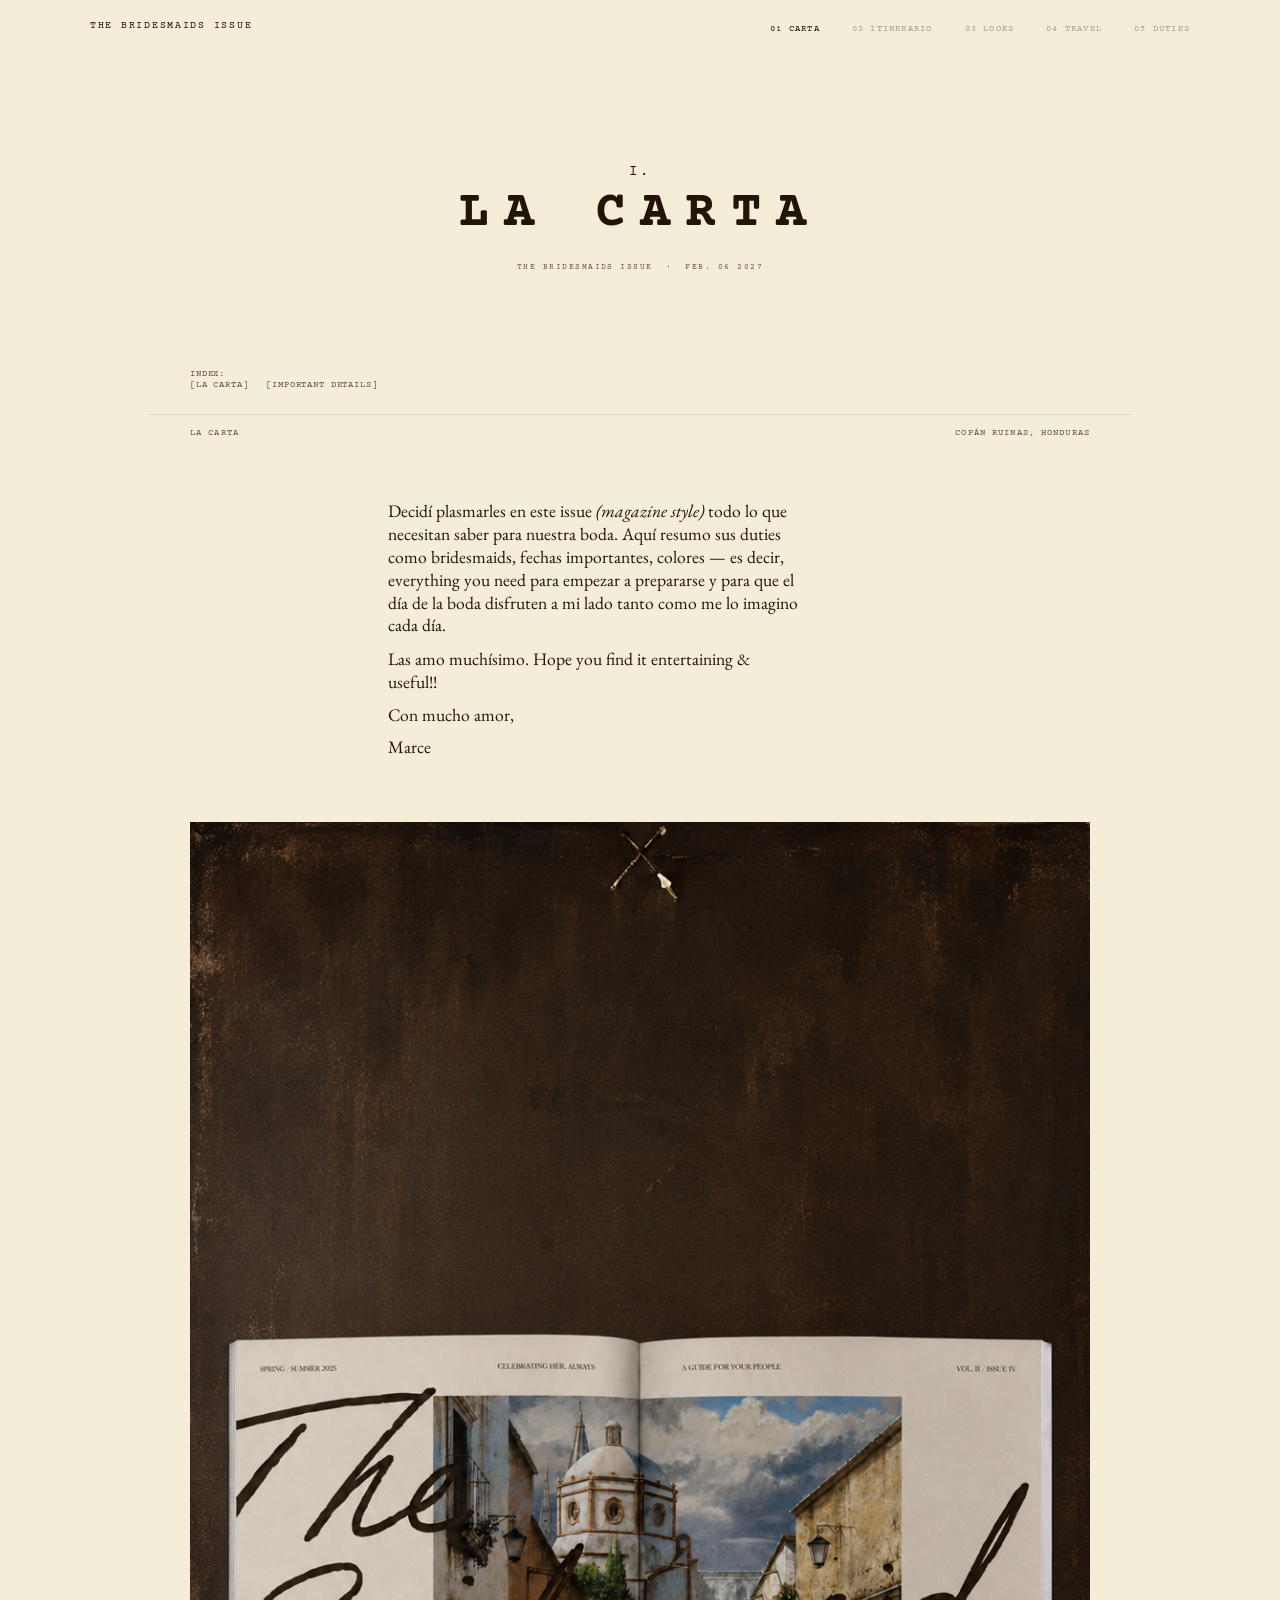
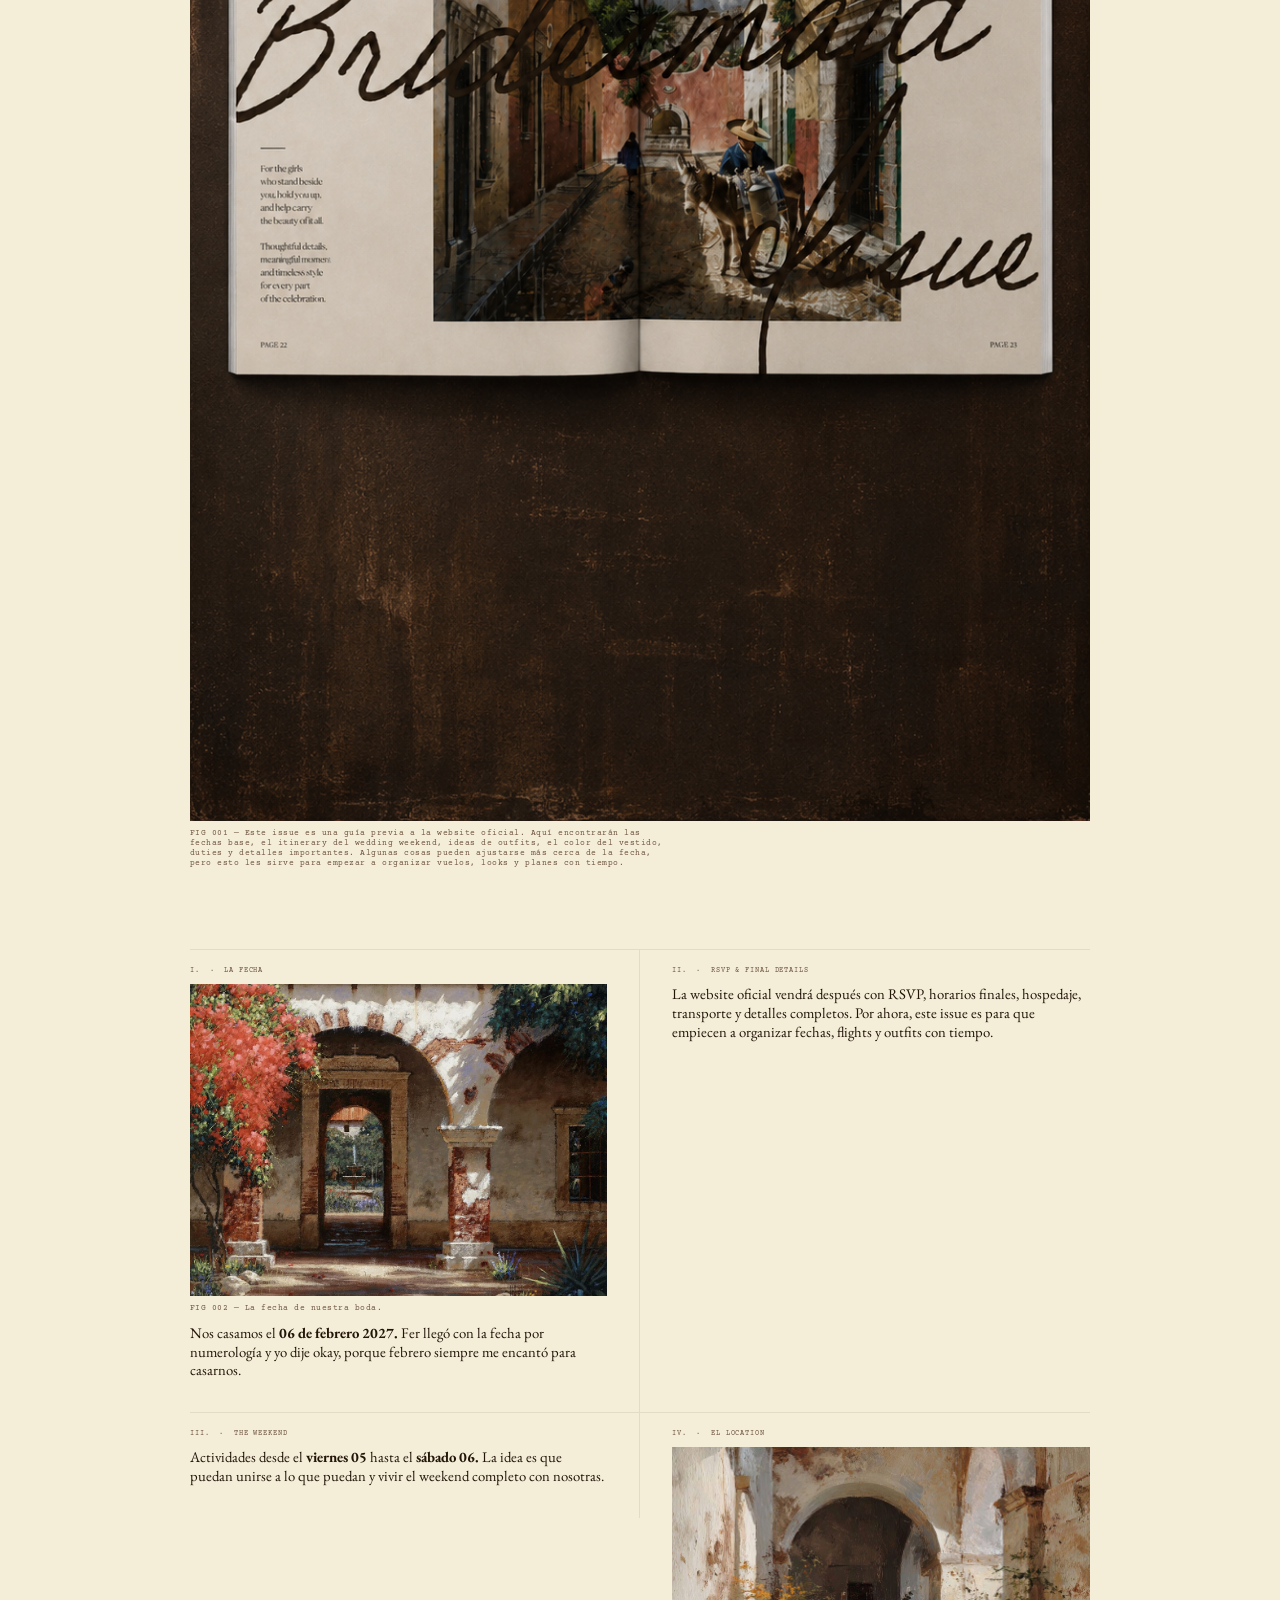
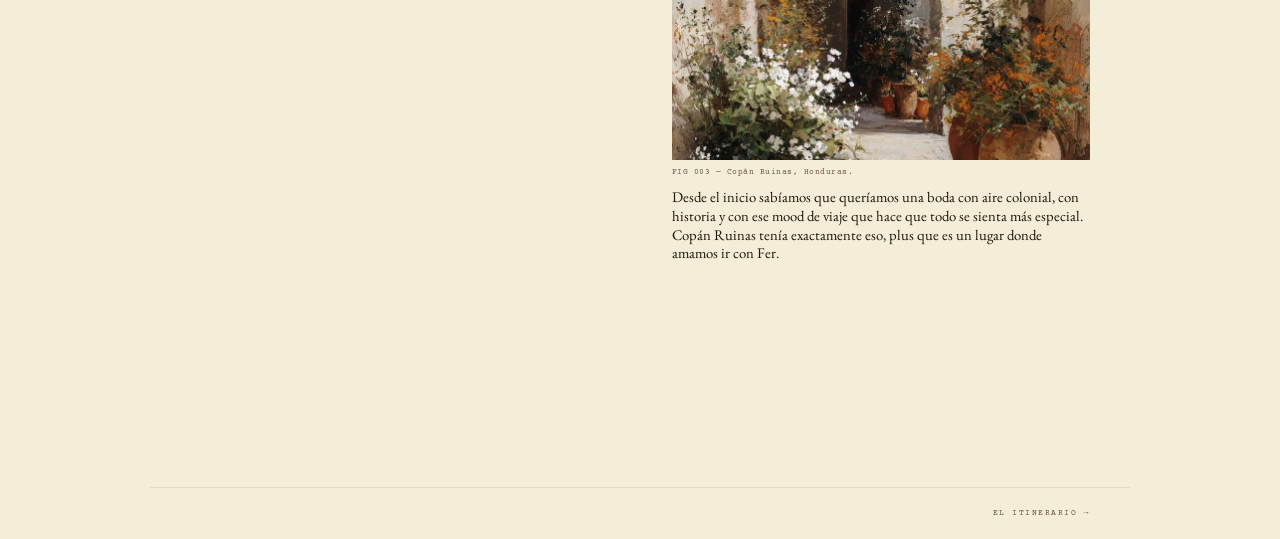
==== commit faa95587: "Carta: swap El Location and The Weekend quadrants https://claude.ai/code/session_01VxSasBXHXq2etMapb" ====
--- a/carta.html
+++ b/carta.html
@@ -107,15 +107,15 @@
       </div>
 
       <div class="arch-entry ri">
-        <span class="arch-label">III. &nbsp;·&nbsp; El Location</span>
+        <span class="arch-label">III. &nbsp;·&nbsp; The Weekend</span>
+        <p class="arch-desc">Actividades desde el <strong>viernes 05</strong> hasta el <strong>sábado 06.</strong> La idea es que puedan unirse a lo que puedan y vivir el weekend completo con nosotras.</p>
+      </div>
+
+      <div class="arch-entry ri d1">
+        <span class="arch-label">IV. &nbsp;·&nbsp; El Location</span>
         <img src="images/img-003.jpg" alt="El location — Copán Ruinas, Honduras" class="arch-img">
         <span class="fig-cap" style="margin-top: 0.5rem; display: block;">FIG 003 — Copán Ruinas, Honduras.</span>
         <p class="arch-desc">Desde el inicio sabíamos que queríamos una boda con aire colonial, con historia y con ese mood de viaje que hace que todo se sienta más especial. Copán Ruinas tenía exactamente eso, plus que es un lugar donde amamos ir con Fer.</p>
-      </div>
-
-      <div class="arch-entry ri d1">
-        <span class="arch-label">IV. &nbsp;·&nbsp; The Weekend</span>
-        <p class="arch-desc">Actividades desde el <strong>viernes 05</strong> hasta el <strong>sábado 06.</strong> La idea es que puedan unirse a lo que puedan y vivir el weekend completo con nosotras.</p>
       </div>
 
     </div>
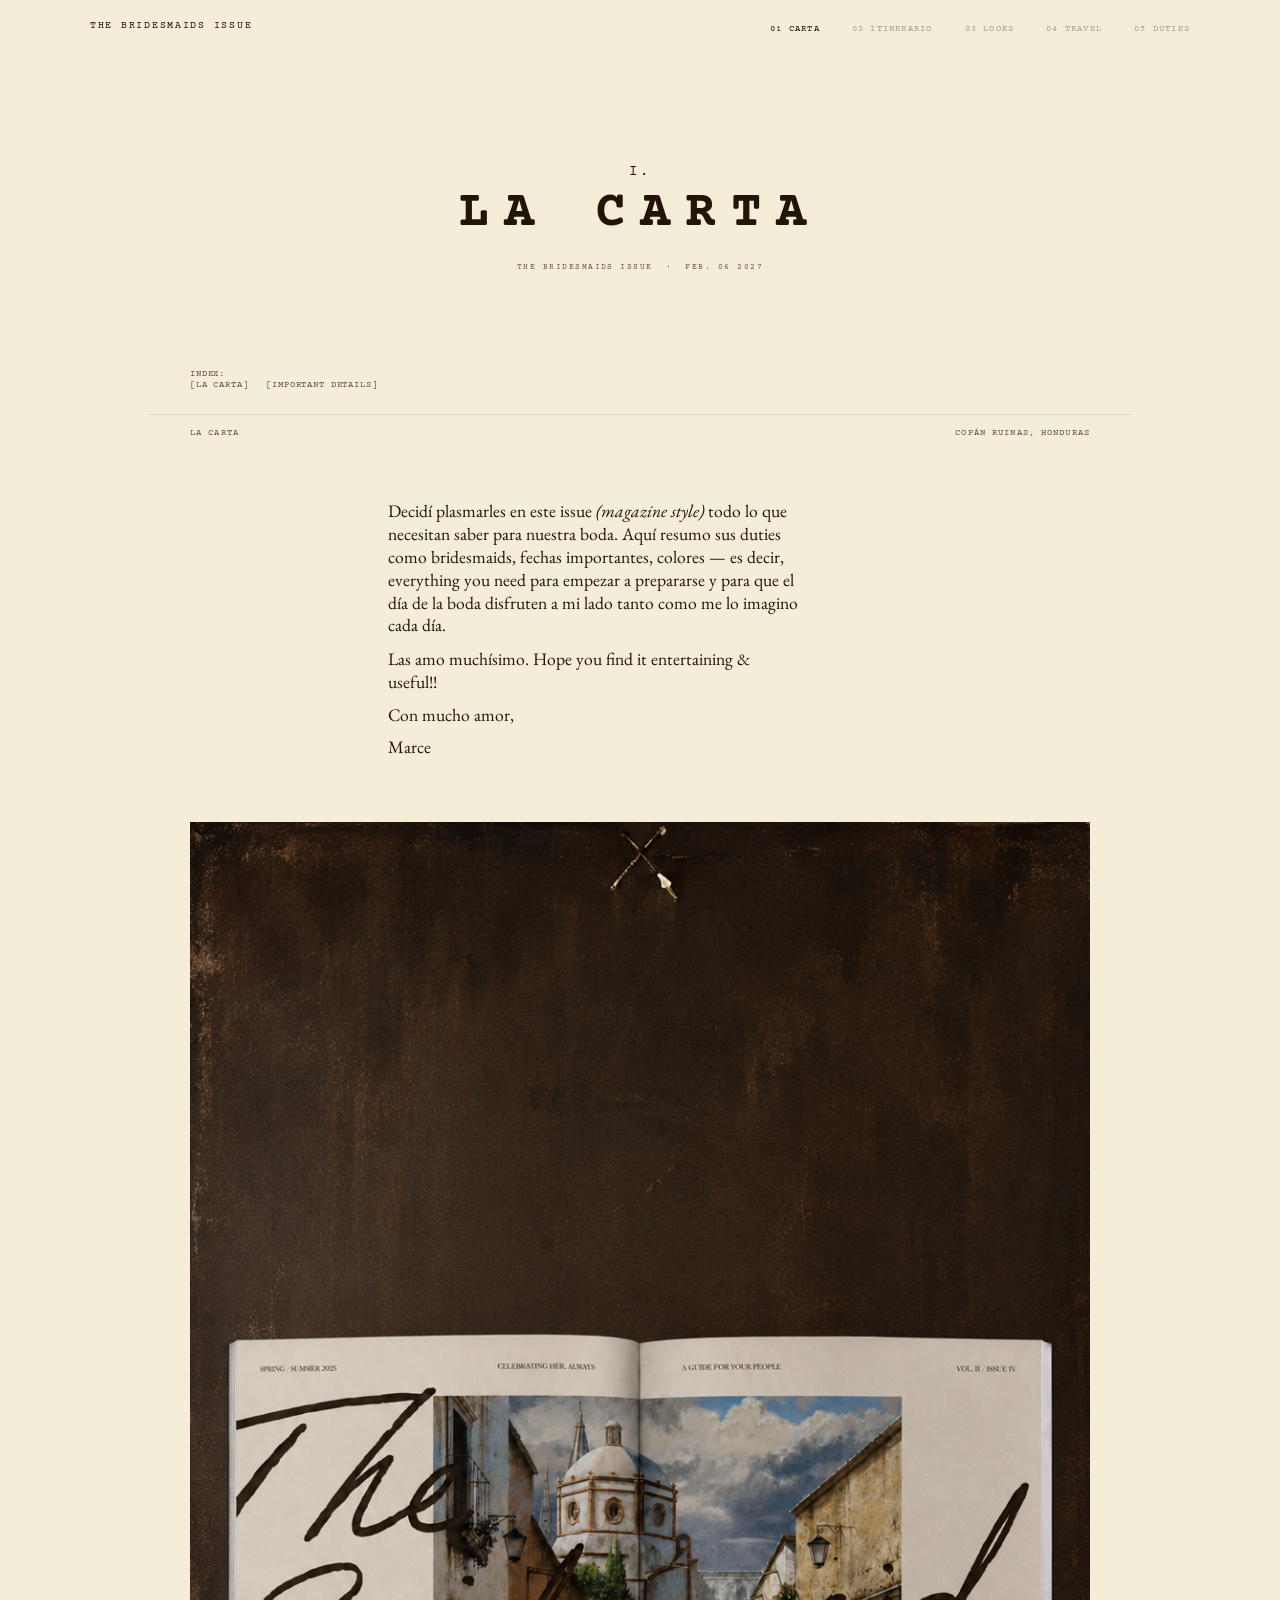
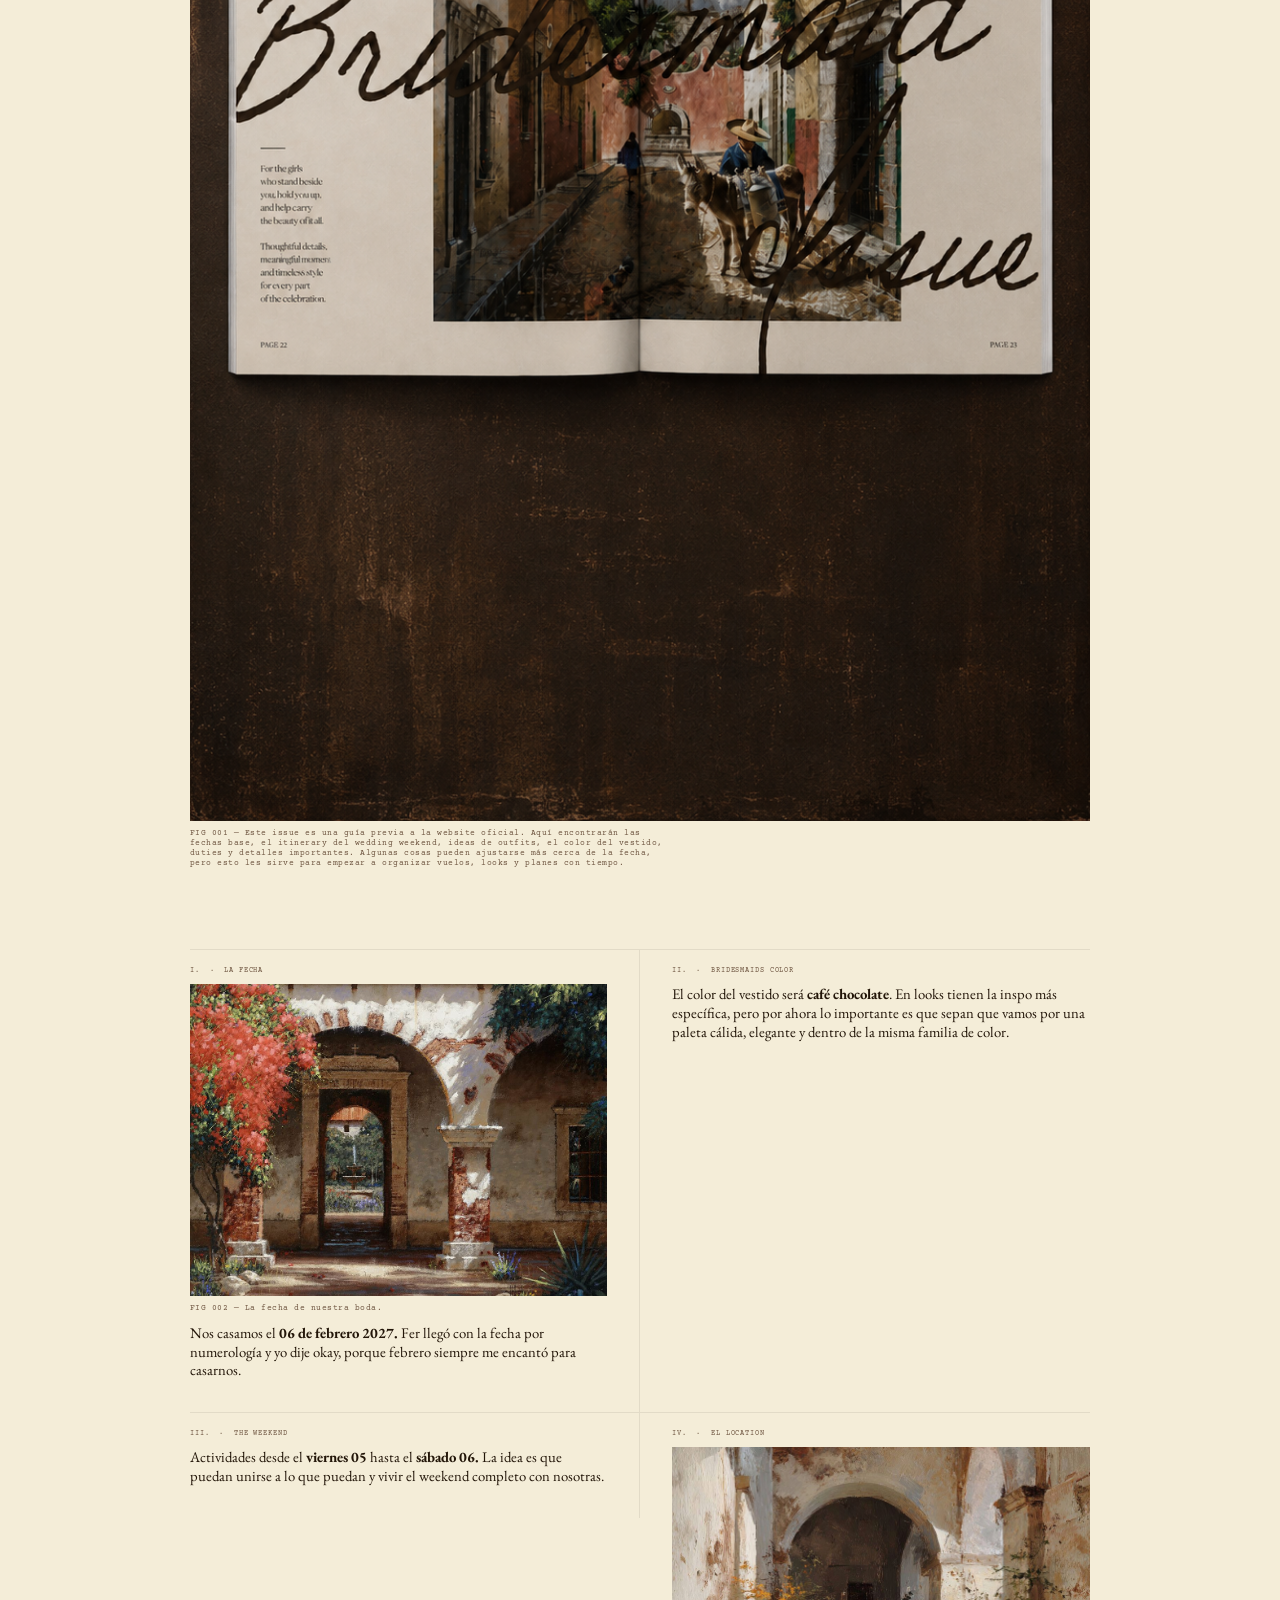
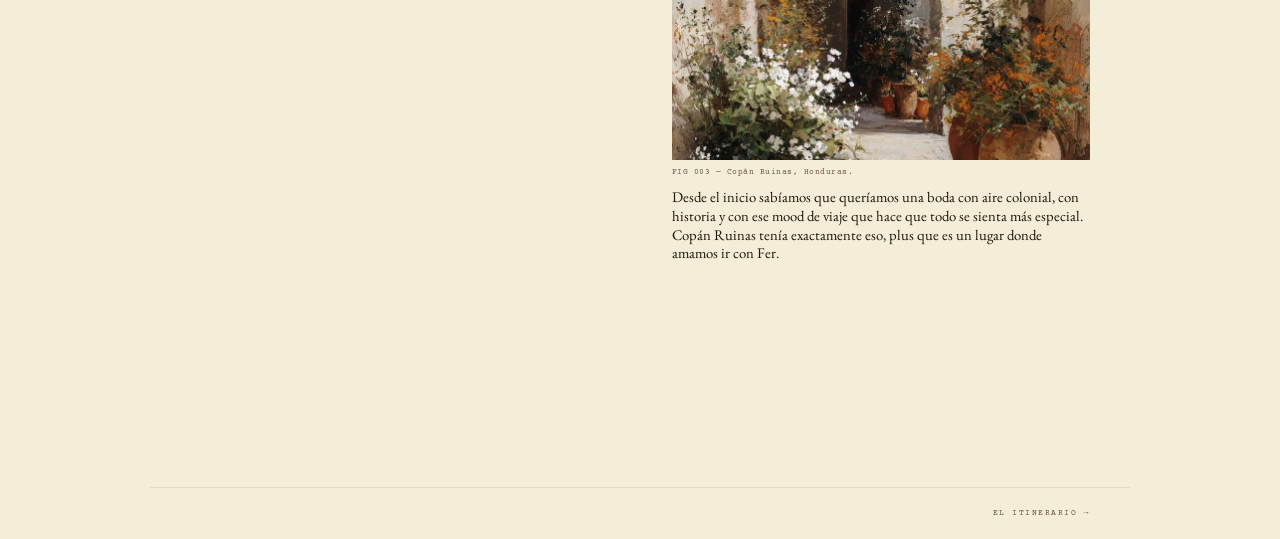
==== commit eb6f77f7: "Replace RSVP detail block with Bridesmaids Color in La Carta grid https://claude.ai/code/session_01V" ====
--- a/carta.html
+++ b/carta.html
@@ -102,8 +102,8 @@
       </div>
 
       <div class="arch-entry ri d1">
-        <span class="arch-label">II. &nbsp;·&nbsp; RSVP &amp; Final Details</span>
-        <p class="arch-desc">La website oficial vendrá después con RSVP, horarios finales, hospedaje, transporte y detalles completos. Por ahora, este issue es para que empiecen a organizar fechas, flights y outfits con tiempo.</p>
+        <span class="arch-label">II. &nbsp;·&nbsp; Bridesmaids Color</span>
+        <p class="arch-desc">El color del vestido será <strong>café chocolate</strong>. En looks tienen la inspo más específica, pero por ahora lo importante es que sepan que vamos por una paleta cálida, elegante y dentro de la misma familia de color.</p>
       </div>
 
       <div class="arch-entry ri">
--- a/styles.css
+++ b/styles.css
@@ -359,11 +359,11 @@
    art-pull  large feature/pull text
    =============================================================== */
 
-.art-l, .art-m, .art-r, .art-n, .art-pull {
+.art-l, .art-m, .art-r, .art-n, .art-pull, .art-pull-roman {
   padding-top: 1.75rem;
 }
 
-.art-l p, .art-m p, .art-r p, .art-n p, .art-pull p { margin: 0; }
+.art-l p, .art-m p, .art-r p, .art-n p, .art-pull p, .art-pull-roman p { margin: 0; }
 
 .art-l p {
   max-width: 500px;
@@ -397,6 +397,12 @@
   font-size: clamp(1.25rem, 3.5vw, 1.9rem);
   line-height: 1.22;
   font-style: italic;
+}
+
+@media (min-width: 700px) { .art-pull-roman { padding-right: 10%; } }
+.art-pull-roman p {
+  font-size: clamp(1.25rem, 3.5vw, 1.9rem);
+  line-height: 1.22;
 }
 
 /* Wrapper for editorial blocks used outside .out-section */
@@ -824,166 +830,184 @@
 /* ===============================================================
    OUTFITS PAGE
    =============================================================== */
-.out-hero {
-  display: block;
-  width: 100%;
-  height: 60vh;
-  min-height: 280px;
-  object-fit: cover;
-  object-position: center 22%;
-}
-
-.out-intro {
+
+/* Offset intro lede (carta-style) */
+.out-lede {
   max-width: 980px;
   margin: 0 auto;
-  padding: 2rem 2.5rem 2.5rem;
-  border-bottom: 1px solid var(--rule);
-}
-
-.out-intro-title {
-  font-family: var(--display);
-  font-style: italic;
-  font-weight: 300;
-  font-size: clamp(1.75rem, 5vw, 3rem);
-  line-height: 1.0;
-  margin-bottom: 0.5rem;
-}
-
-.out-intro p {
-  font-size: 0.92rem;
-  color: var(--muted);
-  max-width: 460px;
-  line-height: 1.28;
-}
-
-.out-section {
-  max-width: 980px;
-  margin: 0 auto;
-  padding: 3.5rem 2.5rem;
-  border-bottom: 1px solid var(--rule);
-}
-
-.out-section:last-of-type { border-bottom: none; }
-
-.out-num {
-  font-family: var(--mono);
-  font-size: 0.52rem;
-  letter-spacing: 0.32em;
-  text-transform: uppercase;
-  color: var(--muted);
-  display: block;
-  margin-bottom: 0.2rem;
-}
-
-.out-name {
-  font-family: var(--display);
-  font-style: italic;
-  font-weight: 300;
-  font-size: clamp(1.6rem, 5vw, 3rem);
-  line-height: 1.0;
-  margin-bottom: 0.2rem;
-}
-
-.out-when {
-  font-family: var(--mono);
-  font-size: 0.52rem;
+}
+.out-lede p {
+  margin-left: 36vw;
+  width: 50vw;
+  max-width: 230px;
+  box-sizing: border-box;
+  font-size: clamp(0.95rem, 2vw, 1.1rem);
+  line-height: 1.3;
+}
+@media (min-width: 680px) {
+  .out-lede p { margin-left: 22%; width: auto; max-width: 46%; }
+}
+
+/* Full-width figure block */
+.out-fig {
+  max-width: 980px;
+  margin: 4rem auto 0;
+  padding: 0 2.5rem;
+}
+.out-fig img { width: 100%; display: block; }
+
+/* Subsection title row */
+.out-sub {
+  max-width: 980px;
+  margin: 7rem auto 0;
+  padding: 2rem 2.5rem 0;
+  border-top: 1px solid var(--rule);
+}
+.out-sub-num {
+  font-family: var(--mono);
+  font-size: 0.44rem;
   letter-spacing: 0.18em;
   text-transform: uppercase;
   color: var(--muted);
   display: block;
-  margin-bottom: 1.75rem;
-}
-
-.duo {
+  margin-bottom: 0.35rem;
+}
+.out-sub-title {
+  font-family: var(--mono);
+  font-size: clamp(0.85rem, 2.2vw, 1.05rem);
+  letter-spacing: 0.24em;
+  text-transform: uppercase;
+  color: var(--text);
+  display: block;
+  margin-bottom: 0.4rem;
+}
+.out-sub-when {
+  font-family: var(--mono);
+  font-size: 0.44rem;
+  letter-spacing: 0.12em;
+  text-transform: uppercase;
+  color: var(--muted);
+  display: block;
+}
+
+/* 2-col image grid (Run & Sculpt) */
+.out-2col {
+  max-width: 980px;
+  margin: 2.5rem auto 0;
+  padding: 0 2.5rem;
   display: grid;
   grid-template-columns: 1fr 1fr;
-  gap: 0.5rem;
-  margin-bottom: 1.5rem;
-}
-
-.duo img {
+  gap: 1.25rem;
+}
+.out-2col-item img {
   width: 100%;
   aspect-ratio: 3/4;
   object-fit: cover;
-}
-
-.trio {
+  display: block;
+}
+.out-2col-desc {
+  font-size: clamp(0.8rem, 1.5vw, 0.88rem);
+  line-height: 1.28;
+  margin-top: 0.5rem;
+  color: var(--text);
+}
+
+/* Welcome Party 2x2 editorial grid */
+.out-4grid {
+  max-width: 980px;
+  margin: 2.5rem auto 0;
+  padding: 0 2.5rem;
   display: grid;
-  grid-template-columns: 1.2fr 1fr;
-  gap: 0.5rem;
-  margin-bottom: 1.5rem;
-}
-
-.trio-main {
+  grid-template-columns: 1fr 1fr;
+}
+.out-4grid-cell { padding: 1.25rem 0; }
+.out-4grid-cell:nth-child(n+3) { border-top: 1px solid var(--rule); }
+.out-4grid-cell:nth-child(odd) {
+  padding-right: 1.5rem;
+  border-right: 1px solid var(--rule);
+}
+.out-4grid-cell:nth-child(even) { padding-left: 1.5rem; }
+@media (min-width: 680px) {
+  .out-4grid-cell:nth-child(odd) { padding-right: 2rem; }
+  .out-4grid-cell:nth-child(even) { padding-left: 2rem; }
+}
+.out-4grid-cell img {
+  width: 100%;
+  aspect-ratio: 3/4;
+  object-fit: cover;
+  display: block;
+}
+.out-4grid-cell p { font-size: clamp(0.82rem, 1.5vw, 0.92rem); line-height: 1.28; margin: 0; }
+
+/* Color info block (Bridesmaids Dress) */
+.out-color-block {
+  max-width: 980px;
+  margin: 2.5rem auto 0;
+  padding: 0 2.5rem;
+}
+.out-color-eyebrow {
+  font-family: var(--mono);
+  font-size: 0.44rem;
+  letter-spacing: 0.22em;
+  text-transform: uppercase;
+  color: var(--muted);
+  display: block;
+  margin-bottom: 0.4rem;
+}
+.out-color-name {
+  font-family: var(--serif);
+  font-size: clamp(2.5rem, 7vw, 4rem);
+  color: var(--text);
+  line-height: 0.95;
+  display: block;
+  margin-bottom: 0.8rem;
+}
+.out-color-hint p {
+  font-size: clamp(0.85rem, 1.6vw, 0.95rem);
+  line-height: 1.3;
+  max-width: 360px;
+  margin: 0 0 0.3rem;
+}
+
+/* Offset dress photo (right-pushed) */
+.out-dress-offset {
+  max-width: 980px;
+  margin: 3.5rem auto 0;
+  padding: 0 2.5rem;
+  display: flex;
+  justify-content: flex-end;
+}
+.out-dress-offset-inner { width: 52%; }
+.out-dress-offset-inner img {
   width: 100%;
   aspect-ratio: 2/3;
   object-fit: cover;
-  object-position: top;
-}
-
-.trio-side { display: flex; flex-direction: column; gap: 0.5rem; }
-
-.trio-side img {
-  width: 100%;
-  flex: 1;
-  aspect-ratio: 3/4;
-  object-fit: cover;
-  object-position: top;
-}
-
-
-.dress-split {
+  display: block;
+}
+@media (max-width: 679px) {
+  .out-dress-offset-inner { width: 72%; }
+}
+
+/* 2x2 text grid (Bridesmaids Dress notes) */
+.out-notes-grid {
+  max-width: 980px;
+  margin: 3rem auto 0;
+  padding: 0 2.5rem;
   display: grid;
-  grid-template-columns: 1fr;
-  gap: 2rem;
-  margin-bottom: 1.5rem;
-  align-items: center;
-}
-
-@media (min-width: 500px) {
-  .dress-split { grid-template-columns: 1fr 1.2fr; }
-}
-
-.dress-fabric {
-  width: 100%;
-  aspect-ratio: 2/3;
-  object-fit: cover;
-}
-
-.dress-eyebrow {
-  font-family: var(--mono);
-  font-size: 0.52rem;
-  letter-spacing: 0.3em;
-  text-transform: uppercase;
-  color: var(--muted);
-  display: block;
-  margin-bottom: 0.4rem;
-}
-
-.dress-name {
-  font-family: var(--script);
-  font-size: clamp(2.5rem, 7vw, 4rem);
-  color: var(--text);
-  line-height: 0.95;
-  display: block;
-  margin-bottom: 1rem;
-}
-
-.dress-info p { font-size: 0.92rem; line-height: 1.28; margin-bottom: 0.35rem; }
-
-.dress-grid {
-  display: grid;
-  grid-template-columns: repeat(3, 1fr);
-  gap: 0.5rem;
-  margin-bottom: 1.5rem;
-}
-
-.dress-grid img {
-  width: 100%;
-  aspect-ratio: 2/3;
-  object-fit: cover;
-  object-position: top;
-}
+  grid-template-columns: 1fr 1fr;
+}
+.out-notes-cell { padding: 1.25rem 0; }
+.out-notes-cell:nth-child(n+3) { border-top: 1px solid var(--rule); }
+.out-notes-cell:nth-child(odd) {
+  padding-right: 1.5rem;
+  border-right: 1px solid var(--rule);
+}
+.out-notes-cell:nth-child(even) { padding-left: 1.5rem; }
+@media (min-width: 680px) {
+  .out-notes-cell:nth-child(odd) { padding-right: 2rem; }
+  .out-notes-cell:nth-child(even) { padding-left: 2rem; }
+}
+.out-notes-cell p { font-size: clamp(0.82rem, 1.5vw, 0.92rem); line-height: 1.28; margin: 0; }
 
 /* ===============================================================
    TRAVEL PAGE
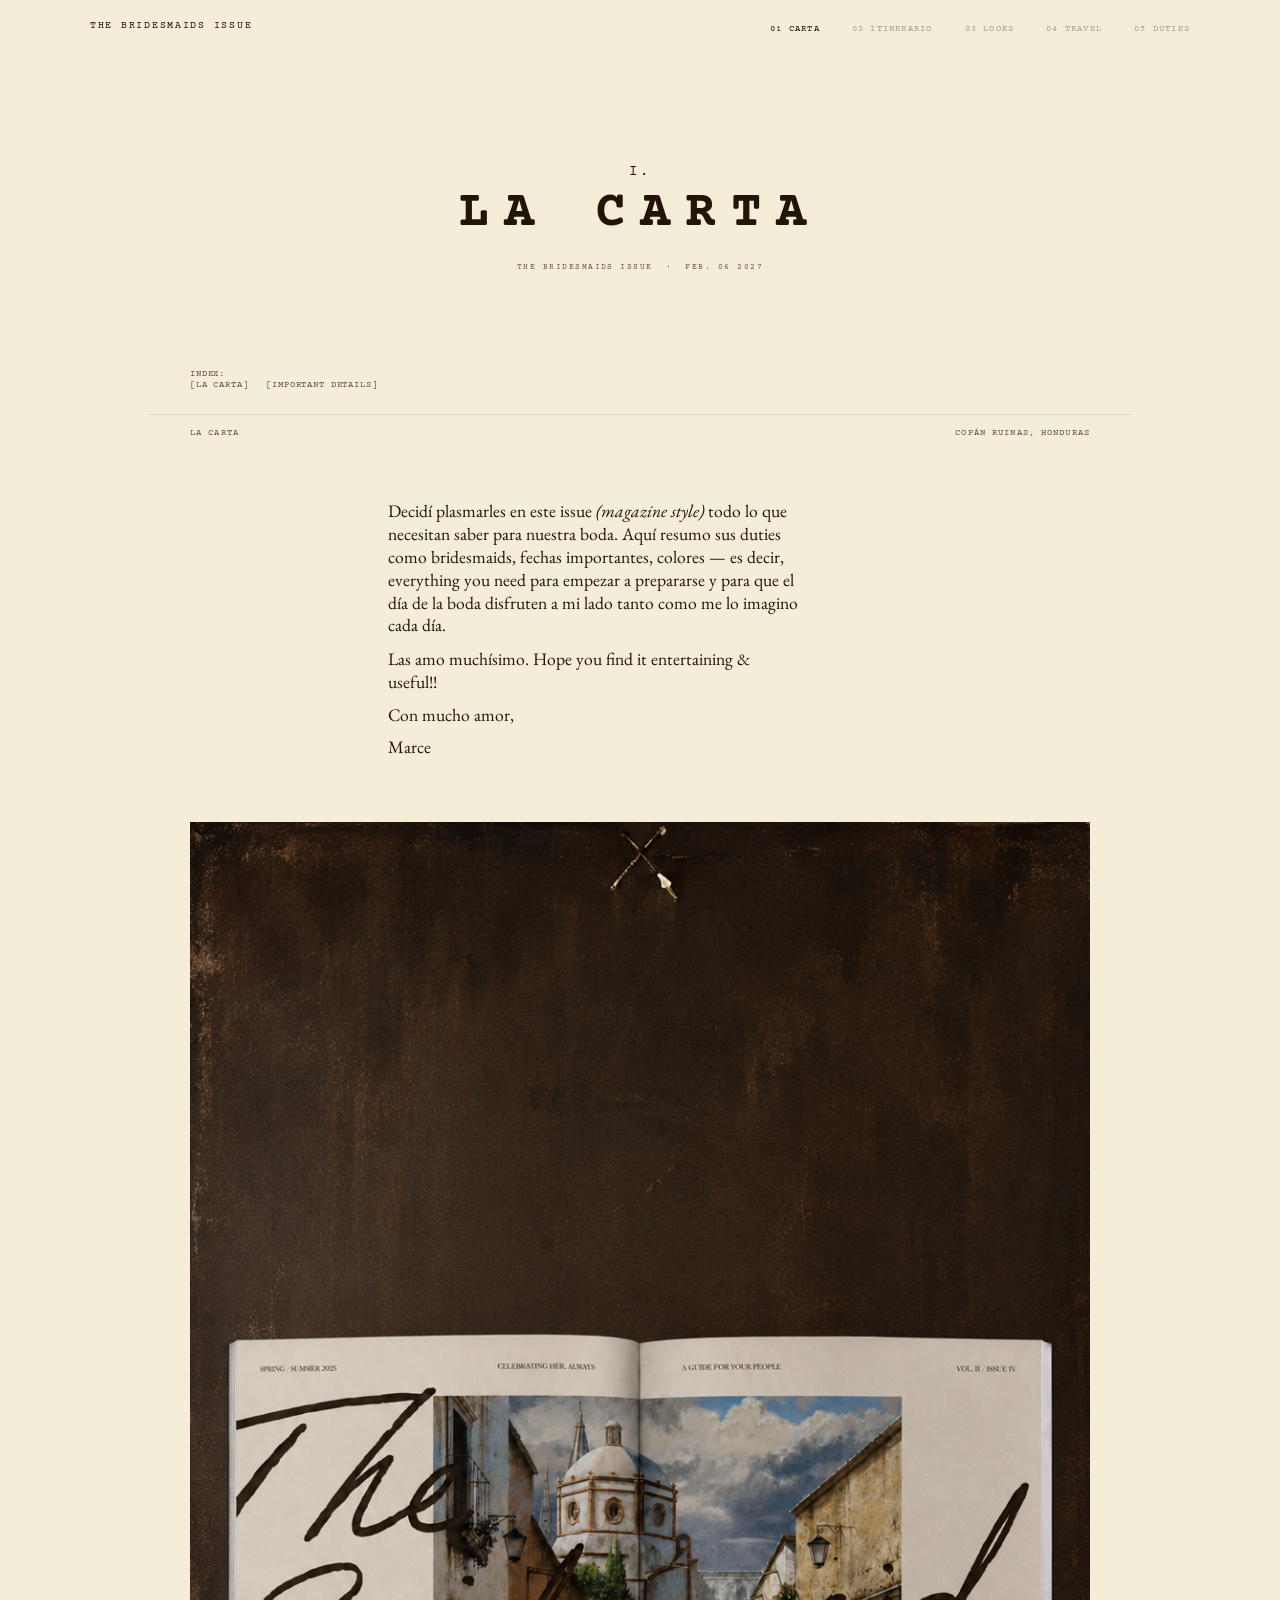
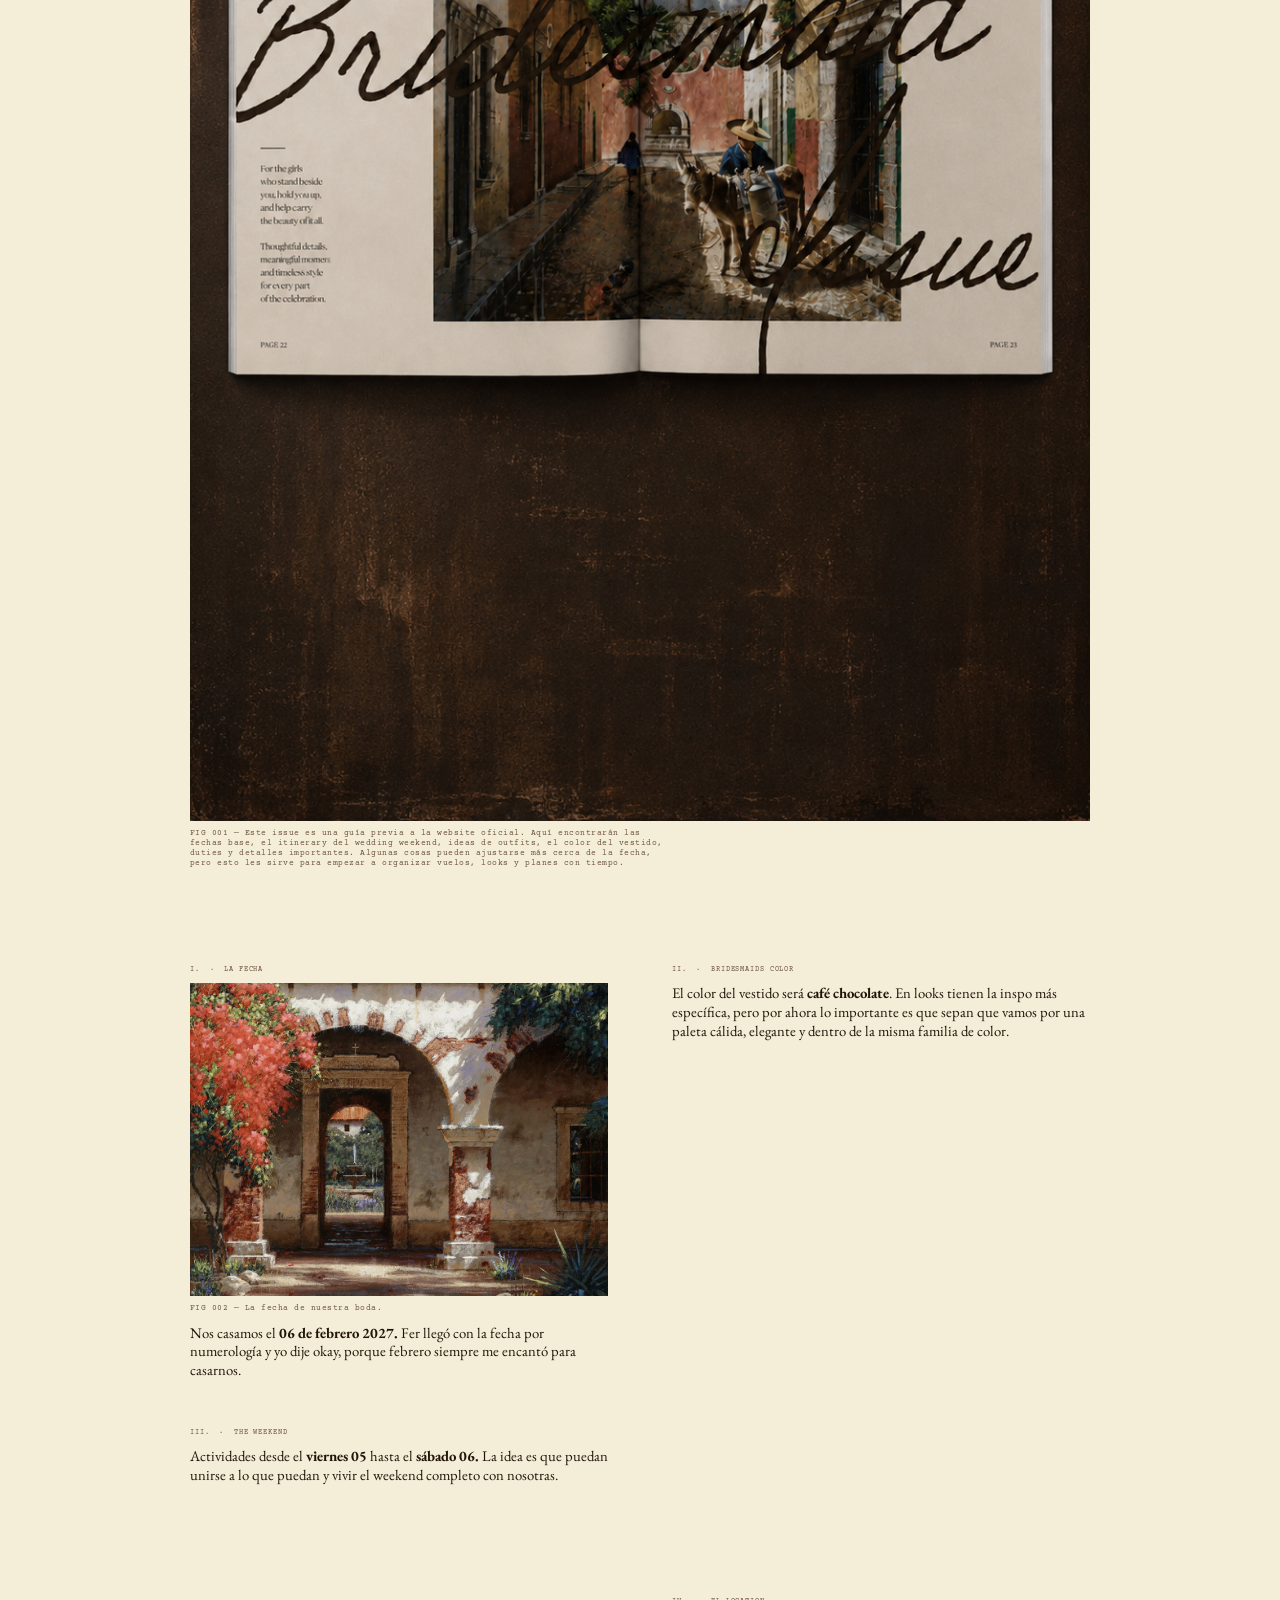
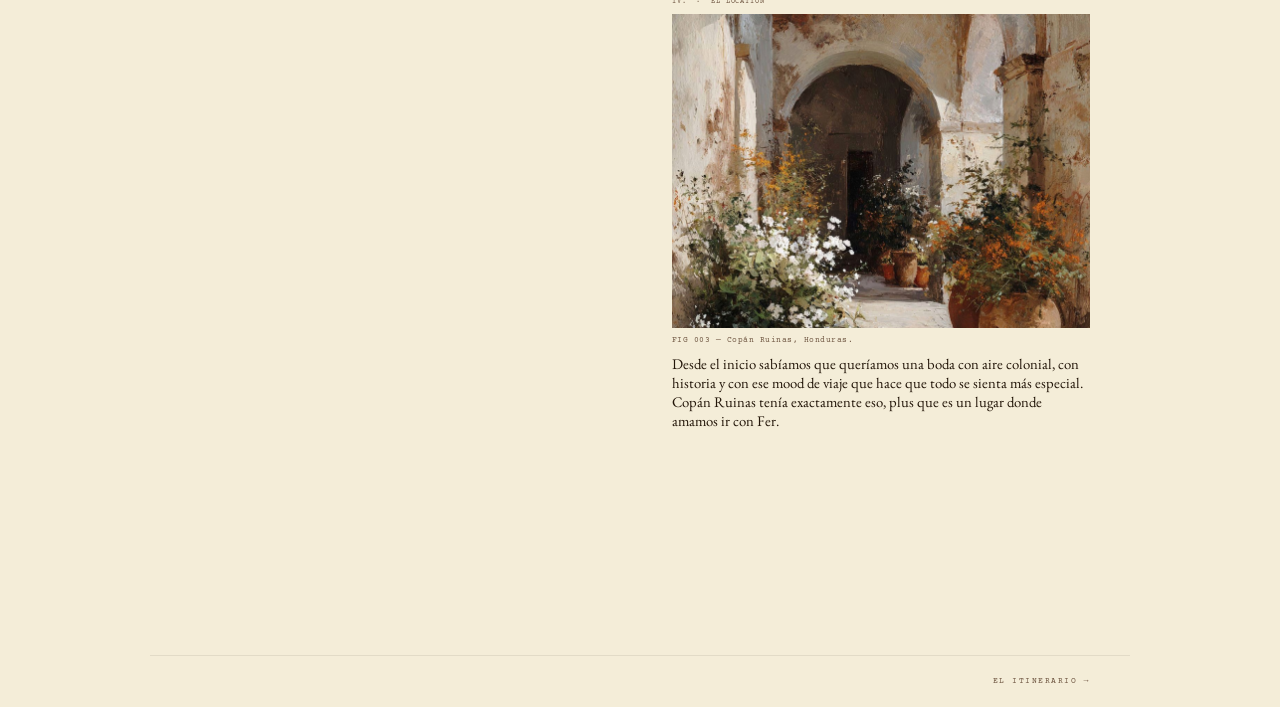
==== commit c1871cca: "Split carta details into two grids, remove dividers, offset El Location to right https://claude.ai/c" ====
--- a/carta.html
+++ b/carta.html
@@ -67,7 +67,7 @@
 
     <div class="index-block ri">
       Index:<br>
-      [La Carta] &nbsp; [Important Details]
+      <a href="#carta-letter">[La Carta]</a> &nbsp; <a href="#details-grid">[Important Details]</a>
     </div>
 
     <div class="meta-row ri d1">
@@ -76,7 +76,7 @@
     </div>
 
     <!-- Letter + signature (offset editorial) -->
-    <div class="carta-letter-wrap ri d2">
+    <div class="carta-letter-wrap ri d2" id="carta-letter">
       <p class="carta-letter-p">Decidí plasmarles en este issue <em>(magazine style)</em> todo lo que necesitan saber para nuestra boda. Aquí resumo sus duties como bridesmaids, fechas importantes, colores — es decir, everything you need para empezar a prepararse y para que el día de la boda disfruten a mi lado tanto como me lo imagino cada día.</p>
       <p class="carta-letter-p">Las amo muchísimo. Hope you find it entertaining &amp; useful!!</p>
       <div class="carta-sig-attached">
@@ -92,7 +92,7 @@
     </div>
 
     <!-- Archive detail grid -->
-    <div class="arch-grid" style="margin-top: 5rem; margin-bottom: 12rem;">
+    <div class="arch-grid no-dividers" id="details-grid" style="margin-top: 5rem;">
 
       <div class="arch-entry ri">
         <span class="arch-label">I. &nbsp;·&nbsp; La Fecha</span>
@@ -109,6 +109,18 @@
       <div class="arch-entry ri">
         <span class="arch-label">III. &nbsp;·&nbsp; The Weekend</span>
         <p class="arch-desc">Actividades desde el <strong>viernes 05</strong> hasta el <strong>sábado 06.</strong> La idea es que puedan unirse a lo que puedan y vivir el weekend completo con nosotras.</p>
+      </div>
+
+      <div class="arch-entry ri d1">
+        <!-- empty -->
+      </div>
+
+    </div>
+
+    <div class="arch-grid no-dividers" style="margin-top: 4rem; margin-bottom: 12rem;">
+
+      <div class="arch-entry ri">
+        <!-- empty -->
       </div>
 
       <div class="arch-entry ri d1">
--- a/styles.css
+++ b/styles.css
@@ -280,6 +280,8 @@
   color: var(--muted);
   line-height: 1.25;
 }
+.index-block a { color: inherit; text-decoration: none; }
+.index-block a:hover { text-decoration: underline; text-underline-offset: 2px; }
 
 /* ===============================================================
    FIGURE TYPES
@@ -670,6 +672,10 @@
   .arch-entry:nth-child(even) { padding-left: 2rem; }
 }
 
+.arch-grid.no-dividers .arch-entry {
+  border: none;
+}
+
 .arch-label {
   font-family: var(--mono);
   font-size: 0.46rem;
@@ -834,18 +840,25 @@
 /* Offset intro lede (carta-style) */
 .out-lede {
   max-width: 980px;
-  margin: 0 auto;
+  margin: 3rem auto 0;
+  padding: 0 2.5rem;
 }
 .out-lede p {
-  margin-left: 36vw;
-  width: 50vw;
-  max-width: 230px;
-  box-sizing: border-box;
-  font-size: clamp(0.95rem, 2vw, 1.1rem);
+  max-width: 52vw;
+  font-size: clamp(0.875rem, 1.75vw, 1rem);
   line-height: 1.3;
 }
-@media (min-width: 680px) {
-  .out-lede p { margin-left: 22%; width: auto; max-width: 46%; }
+
+/* Outfit event paragraphs — same layout as it-intro, ~2pt smaller */
+.out-para {
+  max-width: 980px;
+  margin: 3rem auto 0;
+  padding: 0 2.5rem;
+}
+.out-para p {
+  max-width: 52vw;
+  font-size: clamp(0.875rem, 1.75vw, 1rem);
+  line-height: 1.3;
 }
 
 /* Full-width figure block */
@@ -938,6 +951,7 @@
   display: block;
 }
 .out-4grid-cell p { font-size: clamp(0.82rem, 1.5vw, 0.92rem); line-height: 1.28; margin: 0; }
+.out-4grid-cell p + p { margin-top: 0.6rem; }
 
 /* Color info block (Bridesmaids Dress) */
 .out-color-block {
@@ -956,11 +970,12 @@
 }
 .out-color-name {
   font-family: var(--serif);
-  font-size: clamp(2.5rem, 7vw, 4rem);
-  color: var(--text);
-  line-height: 0.95;
-  display: block;
-  margin-bottom: 0.8rem;
+  font-size: clamp(1.1rem, 2.2vw, 1.35rem);
+  font-weight: 700;
+  color: var(--text);
+  line-height: 1.3;
+  display: block;
+  margin-bottom: 0.5rem;
 }
 .out-color-hint p {
   font-size: clamp(0.85rem, 1.6vw, 0.95rem);
@@ -977,6 +992,7 @@
   display: flex;
   justify-content: flex-end;
 }
+.out-dress-offset.out-dress-left { justify-content: flex-start; }
 .out-dress-offset-inner { width: 52%; }
 .out-dress-offset-inner img {
   width: 100%;
@@ -1008,37 +1024,38 @@
   .out-notes-cell:nth-child(even) { padding-left: 2rem; }
 }
 .out-notes-cell p { font-size: clamp(0.82rem, 1.5vw, 0.92rem); line-height: 1.28; margin: 0; }
+.out-notes-cell img {
+  width: 100%;
+  aspect-ratio: 3/4;
+  object-fit: cover;
+  display: block;
+  margin-bottom: 0.5rem;
+}
+
+.out-4grid.no-dividers .out-4grid-cell,
+.out-notes-grid.no-dividers .out-notes-cell {
+  border: none;
+}
 
 /* ===============================================================
    TRAVEL PAGE
    =============================================================== */
 .tr-grid {
-  display: grid;
-  grid-template-columns: 1fr;
   max-width: 980px;
   margin: 4rem auto 0;
-  padding: 0 2.5rem;
-  gap: 3.5rem;
-}
-
-@media (min-width: 700px) {
-  .tr-grid {
-    grid-template-columns: 1fr 1fr;
-    gap: 0;
-    padding: 0 3rem;
-  }
-
-  .tr-col + .tr-col {
-    padding-left: 3.5rem;
-    border-left: 1px solid var(--rule);
-  }
+}
+
+.tr-col + .tr-col {
+  margin-top: 5rem;
+  padding-top: 3rem;
 }
 
 .tr-col-title {
-  font-family: var(--display);
-  font-style: italic;
-  font-weight: 300;
-  font-size: clamp(1.1rem, 3vw, 1.6rem);
+  font-family: var(--serif);
+  font-weight: 700;
+  font-size: clamp(1.1rem, 2.2vw, 1.35rem);
+  color: var(--text);
+  line-height: 1.3;
   margin-bottom: 1.75rem;
   padding-bottom: 0.75rem;
   border-bottom: 1px solid var(--rule);
@@ -1059,13 +1076,13 @@
 .tr-mod p { font-size: 0.92rem; line-height: 1.28; margin-bottom: 0.3rem; }
 .tr-em    { font-style: italic !important; }
 
-.routes { margin-top: 0.5rem; }
+.routes { margin-top: 0.5rem; max-width: 340px; margin-left: auto; margin-right: auto; }
 
 .route-row {
   display: flex;
   justify-content: space-between;
   align-items: center;
-  padding: 0.4rem 0;
+  padding: 0.85rem 0;
   border-bottom: 1px solid var(--rule);
   font-family: var(--mono);
   font-size: 0.54rem;
@@ -1186,11 +1203,15 @@
    Container padding reduced so max-width can breathe on the right */
 @media (max-width: 679px) {
   .it-intro  { padding-inline: 1.25rem; }
+  .out-para  { padding-inline: 1.25rem; }
+  .out-lede  { padding-inline: 1.25rem; }
   .page-text { padding-inline: 1.25rem; }
   .article   { padding-inline: 1.25rem; }
   .carta-letter-wrap { padding-inline: 0; }
 
-  .it-intro p {
+  .it-intro p,
+  .out-para p,
+  .out-lede p {
     margin-left: 24px;
     width: 66vw;
     max-width: 260px;
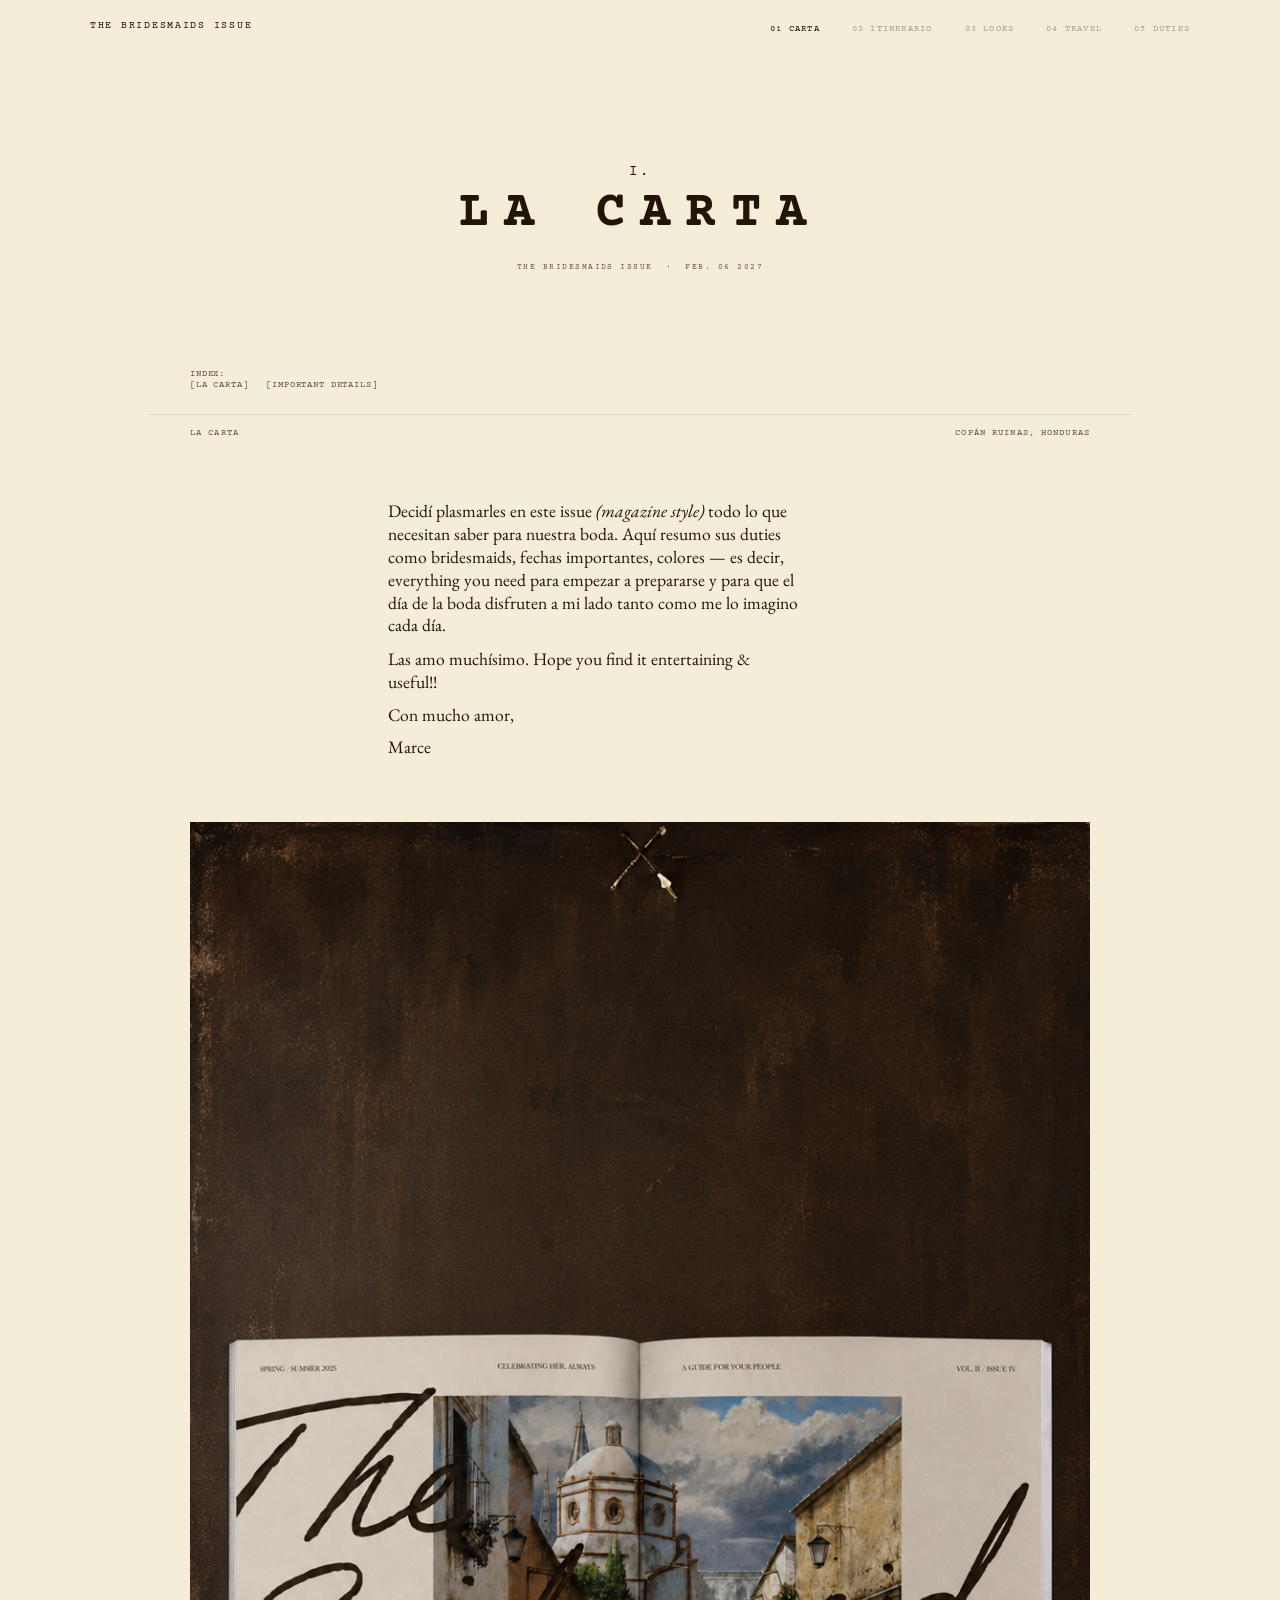
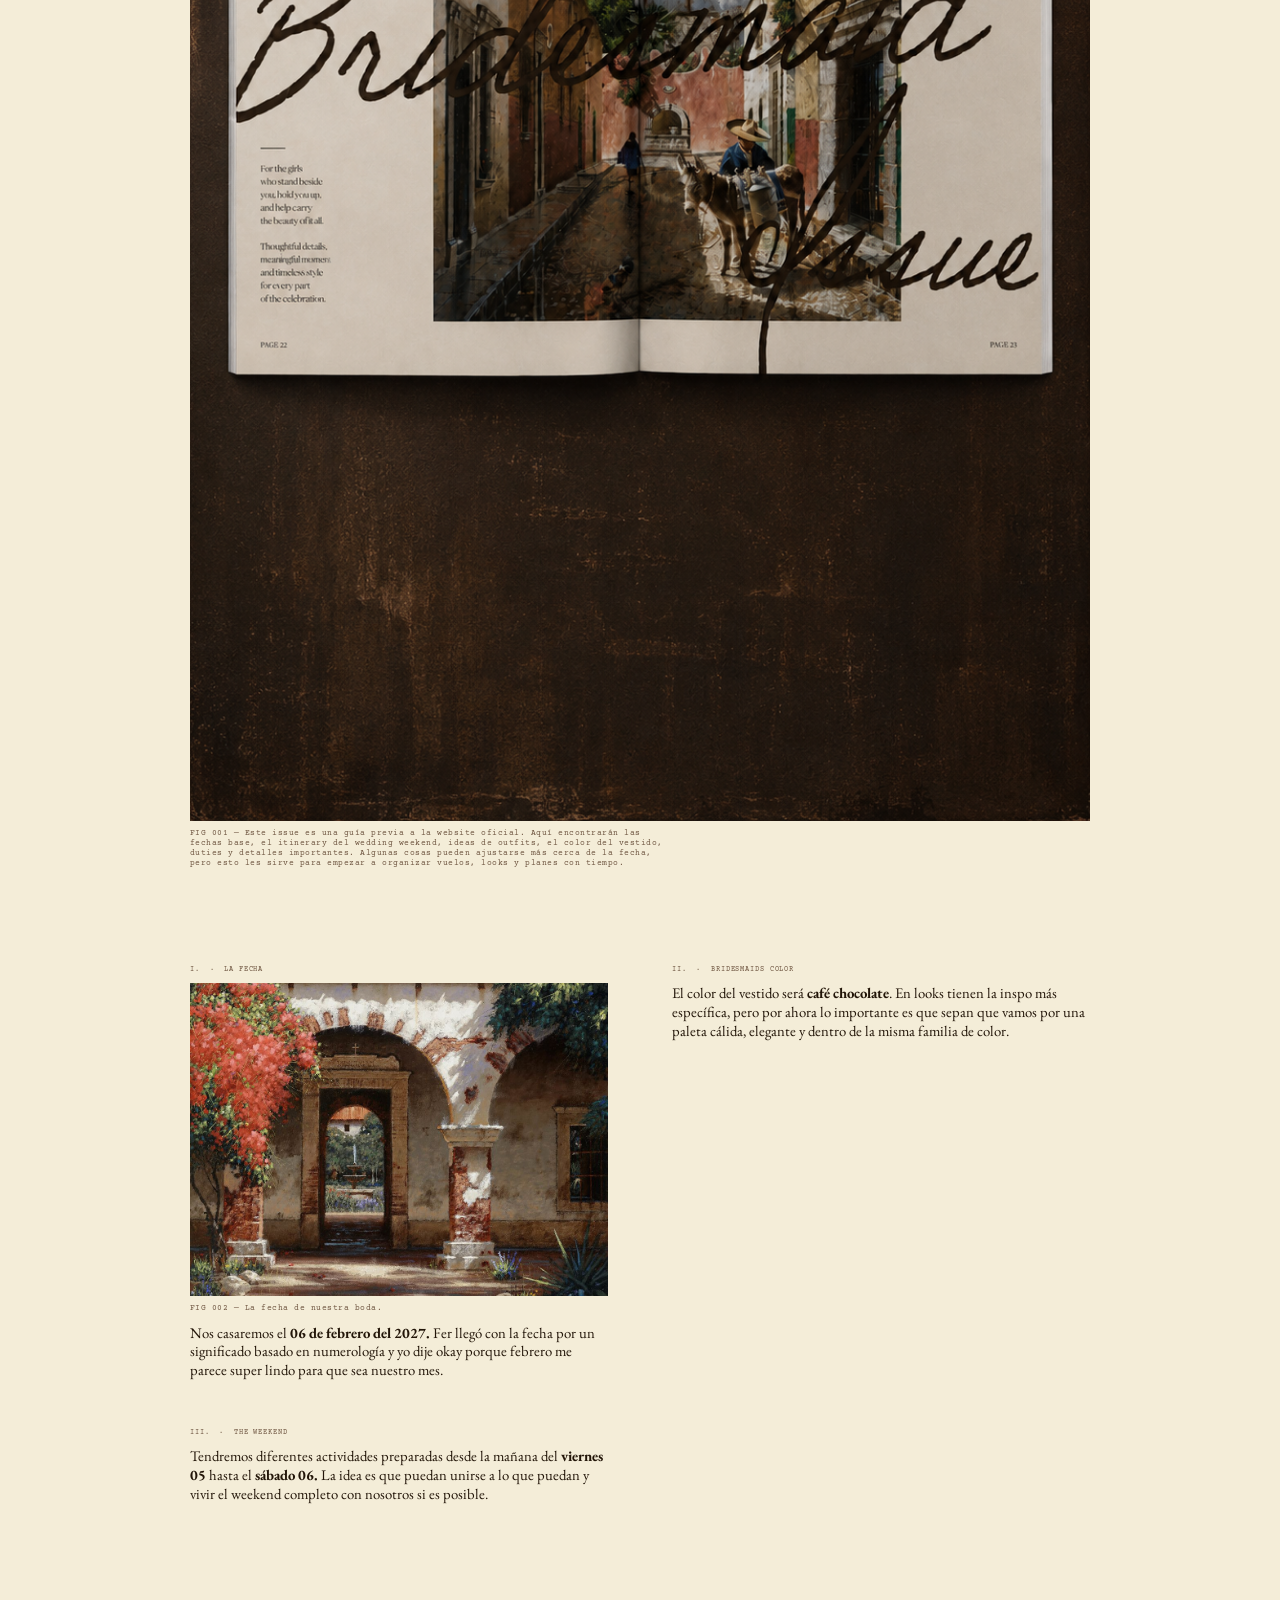
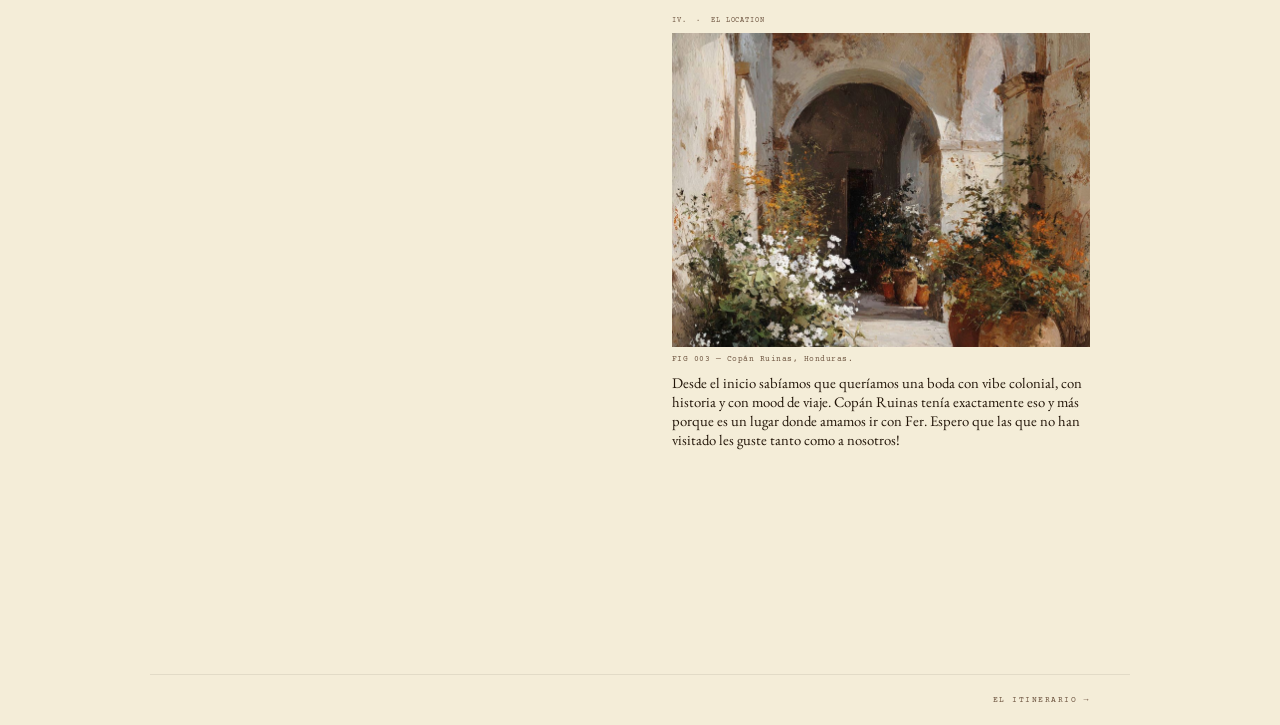
==== commit f45c6656: "Update copy in La Carta details grid https://claude.ai/code/session_01VxSasBXHXq2etMapbGZHQS" ====
--- a/carta.html
+++ b/carta.html
@@ -98,7 +98,7 @@
         <span class="arch-label">I. &nbsp;·&nbsp; La Fecha</span>
         <img src="images/img-002.jpg" alt="La fecha — 06.02.2027" class="arch-img">
         <span class="fig-cap" style="margin-top: 0.5rem; display: block;">FIG 002 — La fecha de nuestra boda.</span>
-        <p class="arch-desc">Nos casamos el <strong>06 de febrero 2027.</strong> Fer llegó con la fecha por numerología y yo dije okay, porque febrero siempre me encantó para casarnos.</p>
+        <p class="arch-desc">Nos casaremos el <strong>06 de febrero del 2027.</strong> Fer llegó con la fecha por un significado basado en numerología y yo dije okay porque febrero me parece super lindo para que sea nuestro mes.</p>
       </div>
 
       <div class="arch-entry ri d1">
@@ -108,7 +108,7 @@
 
       <div class="arch-entry ri">
         <span class="arch-label">III. &nbsp;·&nbsp; The Weekend</span>
-        <p class="arch-desc">Actividades desde el <strong>viernes 05</strong> hasta el <strong>sábado 06.</strong> La idea es que puedan unirse a lo que puedan y vivir el weekend completo con nosotras.</p>
+        <p class="arch-desc">Tendremos diferentes actividades preparadas desde la mañana del <strong>viernes 05</strong> hasta el <strong>sábado 06.</strong> La idea es que puedan unirse a lo que puedan y vivir el weekend completo con nosotros si es posible.</p>
       </div>
 
       <div class="arch-entry ri d1">
@@ -127,7 +127,7 @@
         <span class="arch-label">IV. &nbsp;·&nbsp; El Location</span>
         <img src="images/img-003.jpg" alt="El location — Copán Ruinas, Honduras" class="arch-img">
         <span class="fig-cap" style="margin-top: 0.5rem; display: block;">FIG 003 — Copán Ruinas, Honduras.</span>
-        <p class="arch-desc">Desde el inicio sabíamos que queríamos una boda con aire colonial, con historia y con ese mood de viaje que hace que todo se sienta más especial. Copán Ruinas tenía exactamente eso, plus que es un lugar donde amamos ir con Fer.</p>
+        <p class="arch-desc">Desde el inicio sabíamos que queríamos una boda con vibe colonial, con historia y con mood de viaje. Copán Ruinas tenía exactamente eso y más porque es un lugar donde amamos ir con Fer. Espero que las que no han visitado les guste tanto como a nosotros!</p>
       </div>
 
     </div>
--- a/styles.css
+++ b/styles.css
@@ -760,8 +760,12 @@
   padding: 0 2.5rem;
 }
 
+.it-intro p,
+.it-intro .duties-sig {
+  max-width: 52vw;
+}
+
 .it-intro p {
-  max-width: 52vw;
   font-size: clamp(1rem, 2vw, 1.2rem);
   line-height: 1.28;
 }
@@ -1210,6 +1214,7 @@
   .carta-letter-wrap { padding-inline: 0; }
 
   .it-intro p,
+  .it-intro .duties-sig,
   .out-para p,
   .out-lede p {
     margin-left: 24px;
